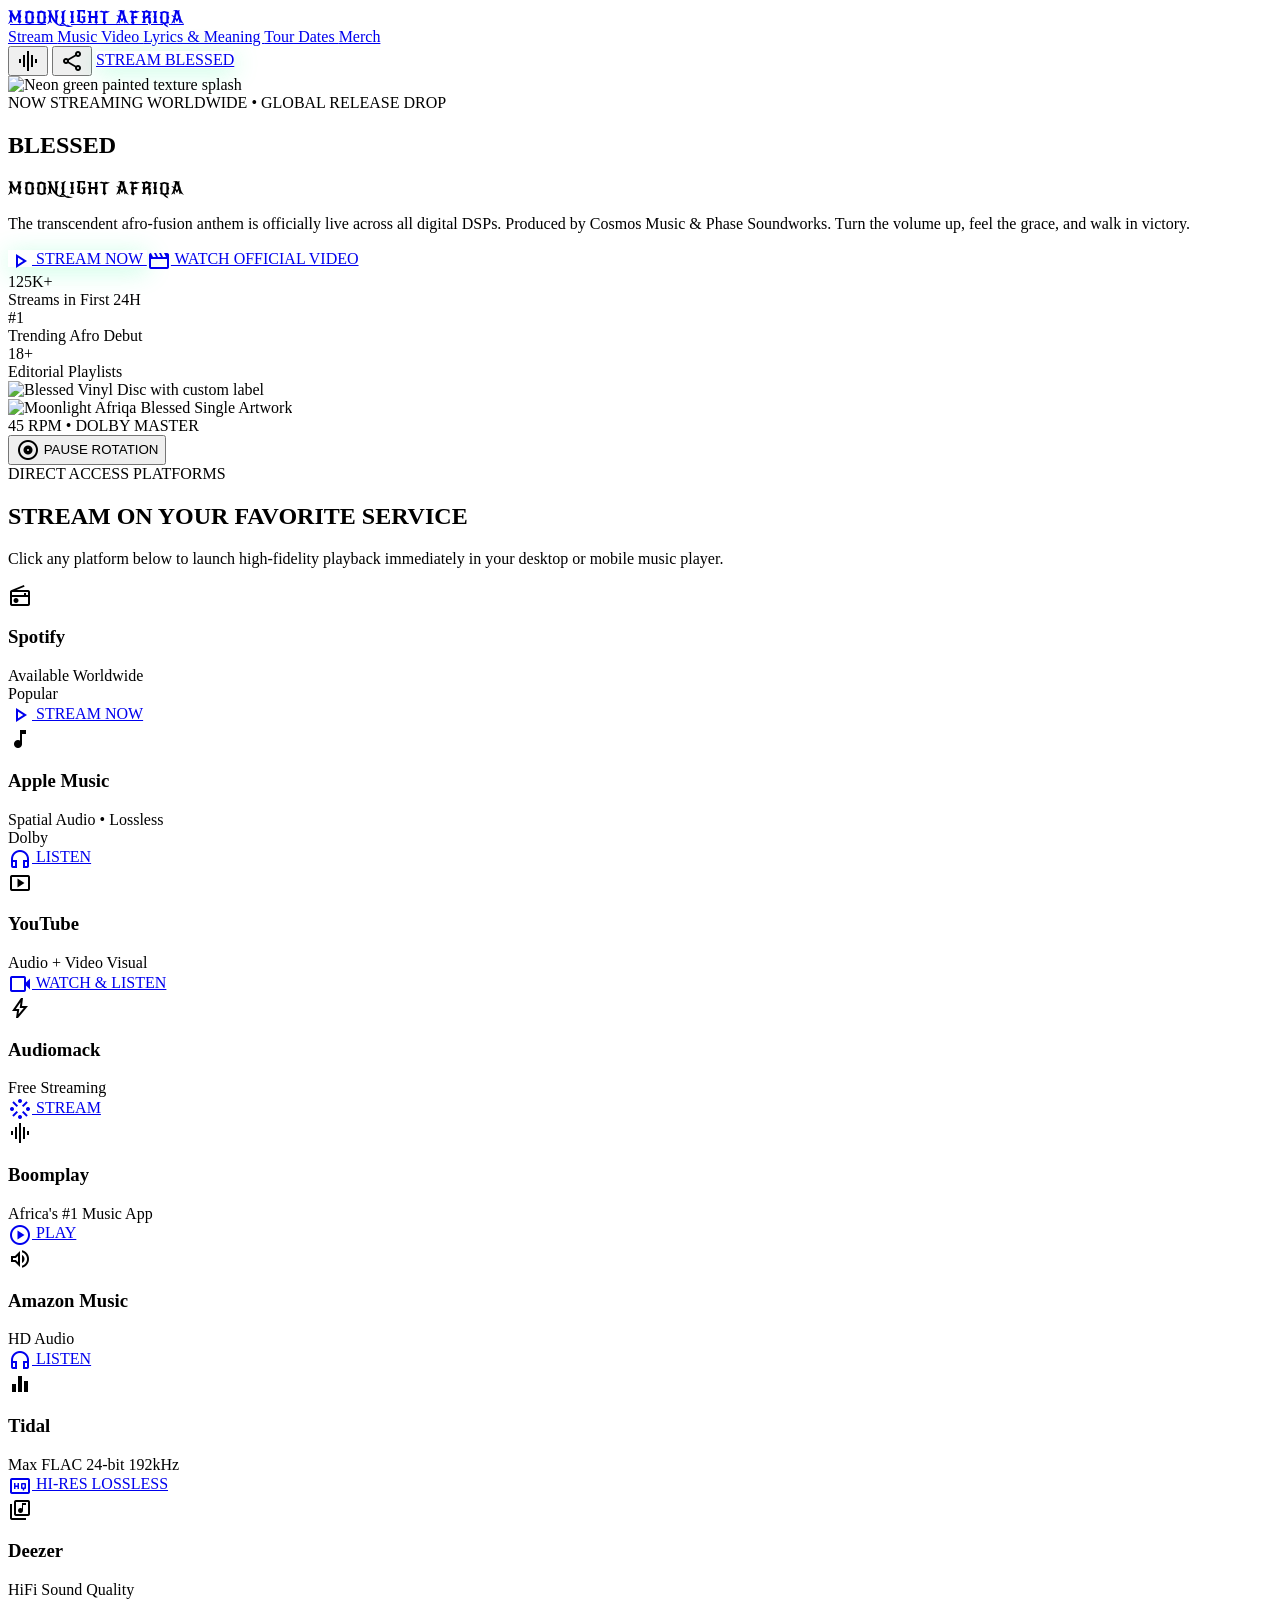
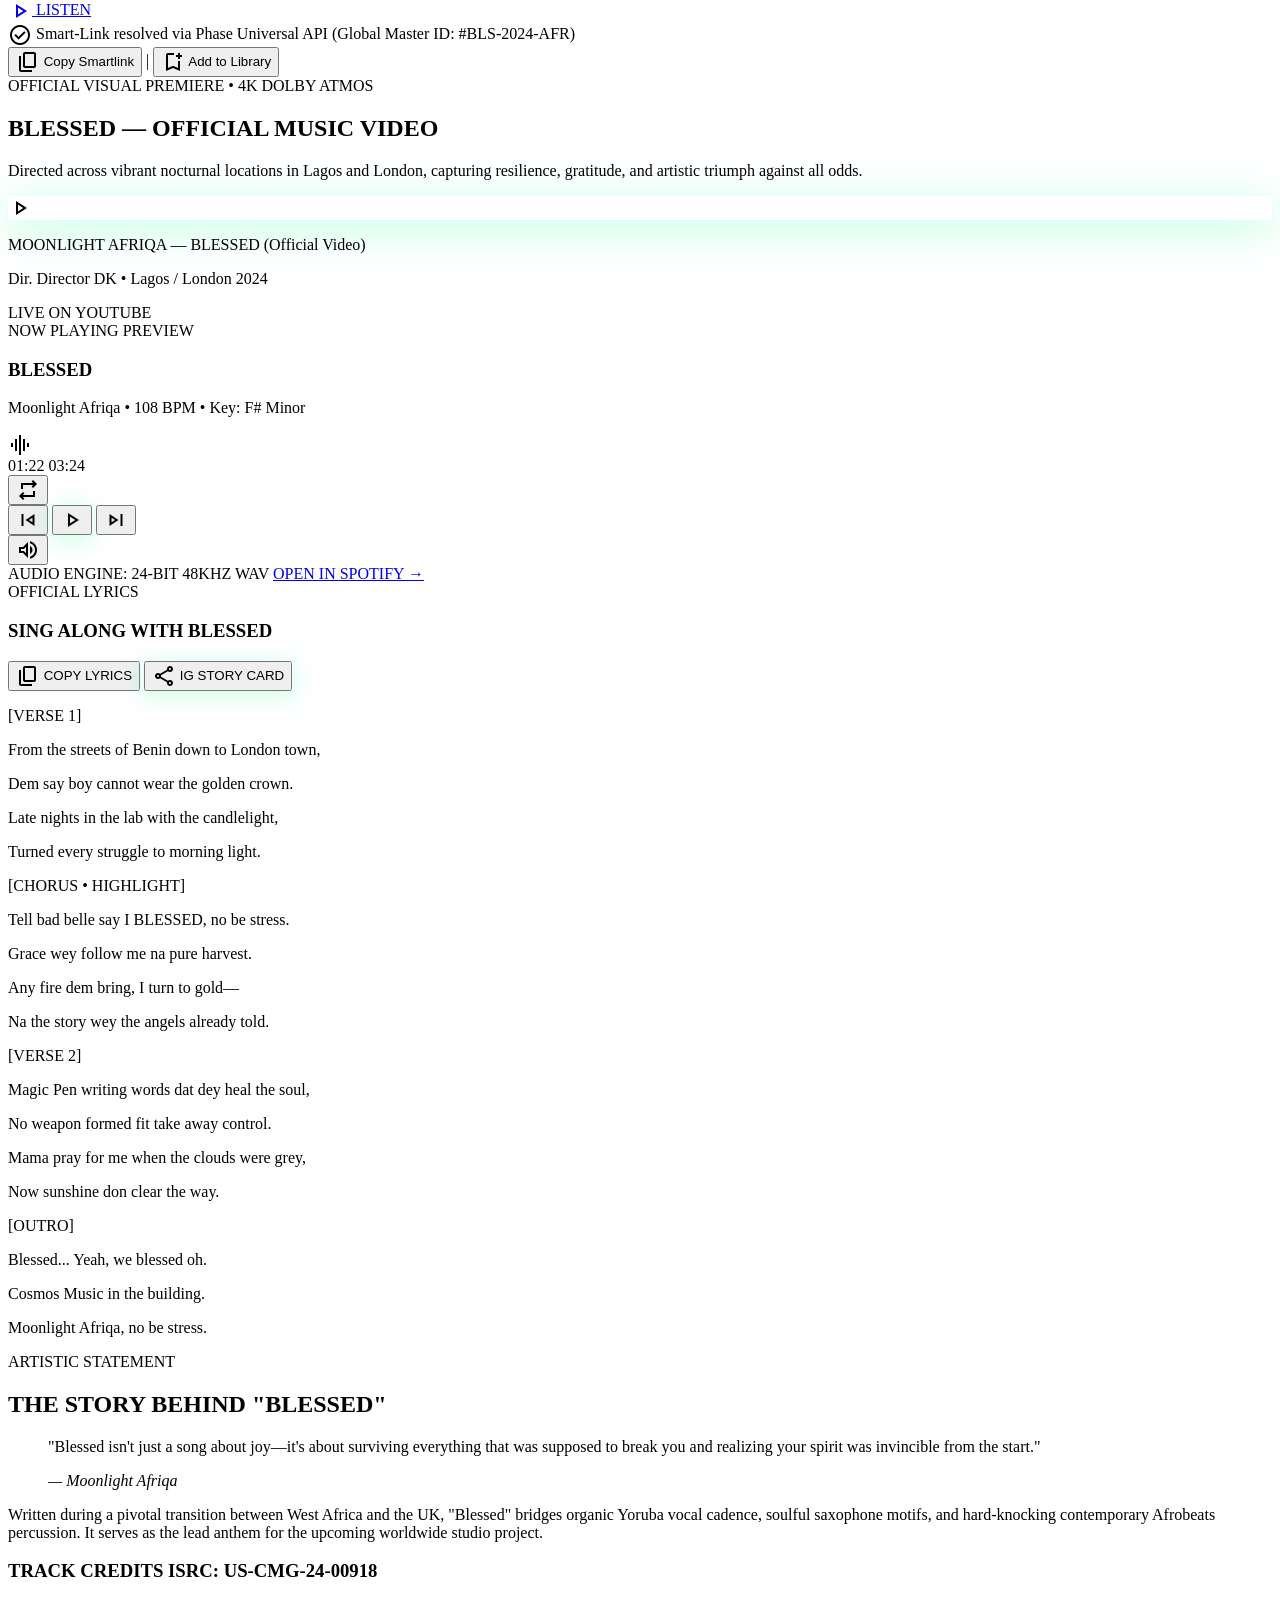
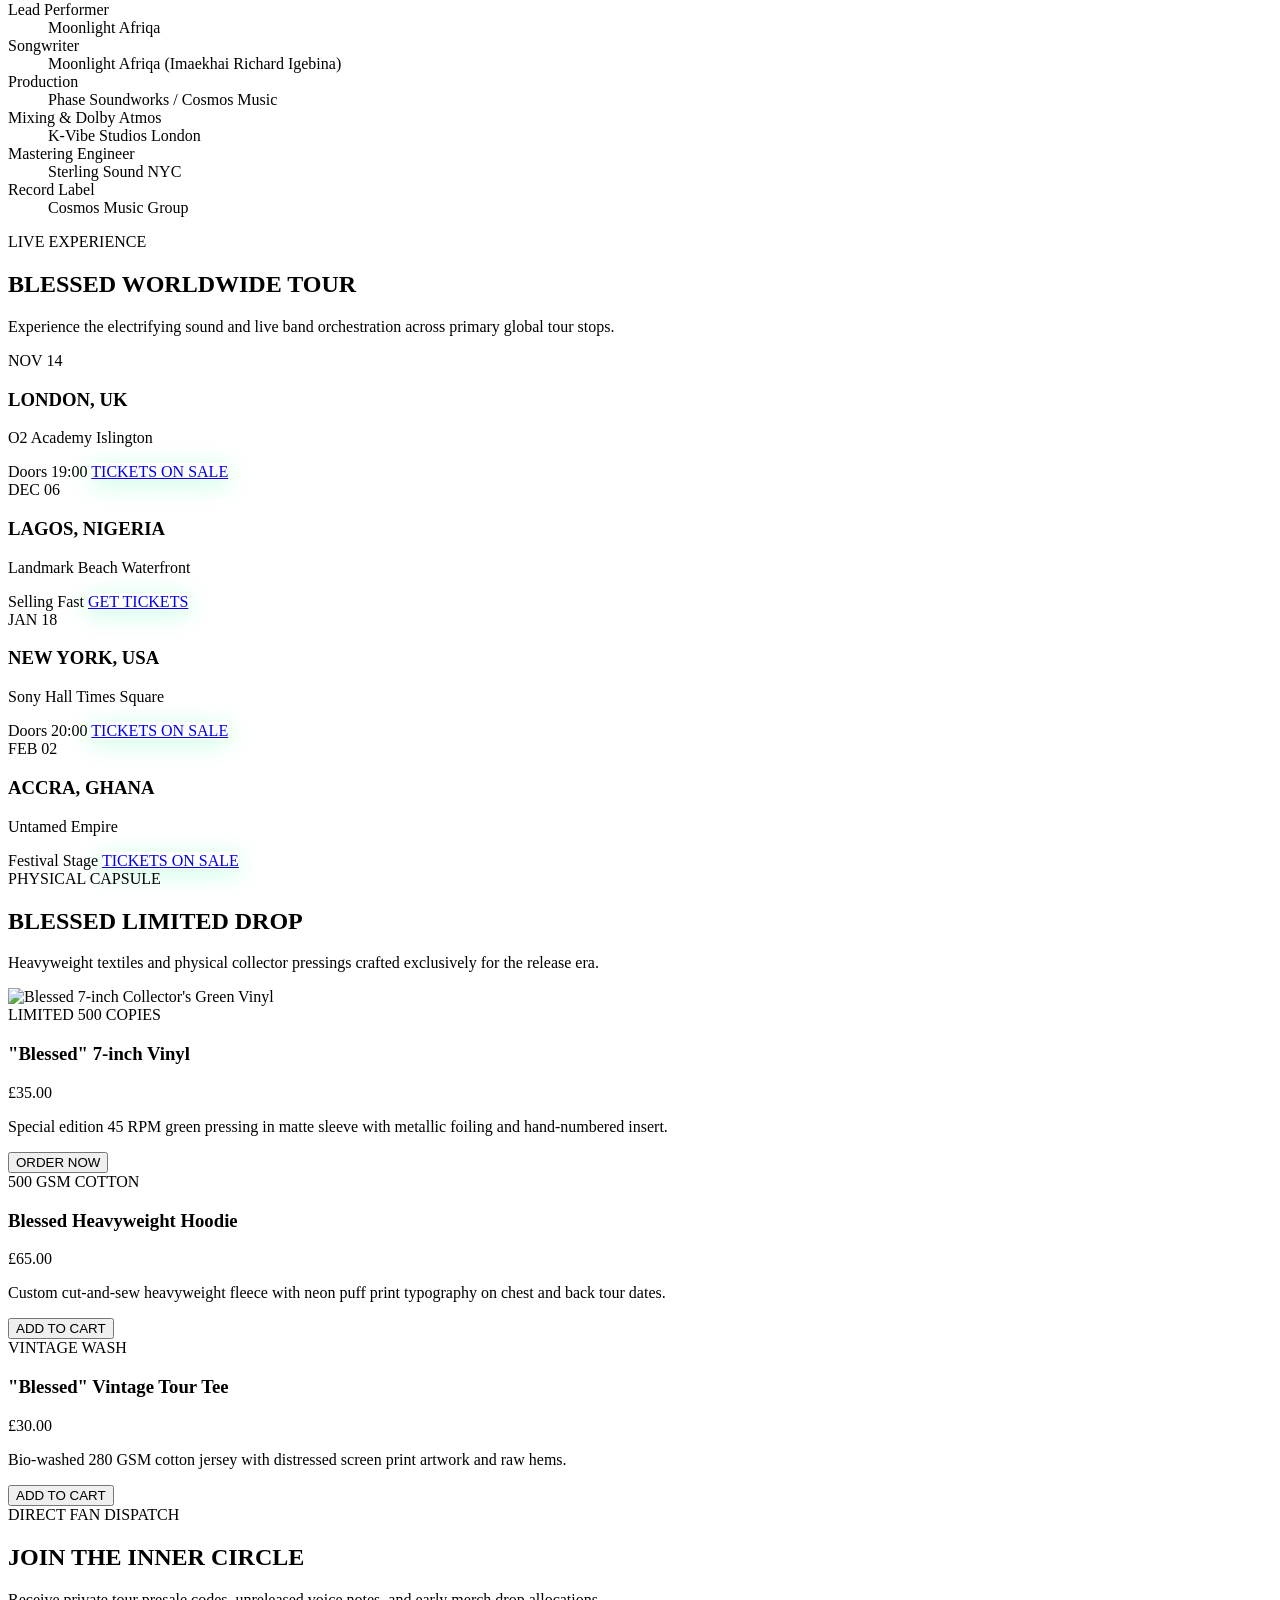
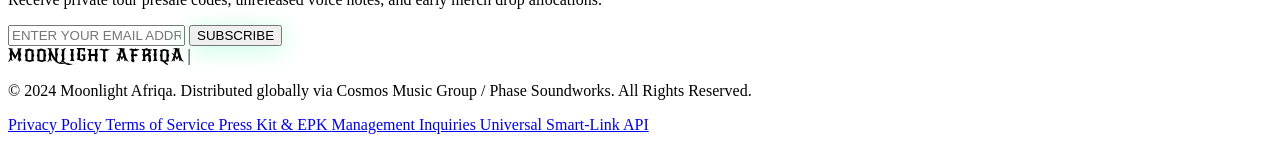
==== moonlight_afriqa_blessed_out_now_smart_landing_page/index.html @ b81d9c05 "Initial commit: Moonlight Afriqa website and Blessed landing pages" ====
<!DOCTYPE html><html class="dark scroll-smooth" lang="en"><head>
<meta charset="utf-8">
<meta content="width=device-width, initial-scale=1.0" name="viewport">
<title>MOONLIGHT AFRIQA — BLESSED (OUT NOW WORLDWIDE)</title>
<!-- Google Fonts & Material Symbols -->
<link href="https://fonts.googleapis.com" rel="preconnect">
<link crossorigin="" href="https://fonts.gstatic.com" rel="preconnect">
<link href="https://fonts.googleapis.com/css2?family=JetBrains+Mono:wght@400;500;700&amp;family=Poppins:wght@400;600;700;800;900&amp;family=Raleway:ital,wght@0,300;0,400;0,600;0,700;1,400;1,600&amp;family=Syne:wght@700;800&amp;display=swap" rel="stylesheet">
<link href="https://fonts.googleapis.com/css2?family=Material+Symbols+Outlined:wght,FILL@100..700,0..1&amp;display=swap" rel="stylesheet">
<link href="https://fonts.googleapis.com/css2?family=Material+Symbols+Outlined:wght,FILL@100..700,0..1&amp;display=swap" rel="stylesheet">
<!-- Tailwind CSS with forms & container queries -->
<script src="https://cdn.tailwindcss.com?plugins=forms,container-queries"></script>
<script id="tailwind-config">
    tailwind.config = {
      darkMode: "class",
      theme: {
        extend: {
          "colors": {
            "deezer": "#a238ff",
            "surface-dim": "#131313",
            "on-primary-fixed": "#002110",
            "phase-dark": "#121212",
            "surface-container-high": "#2a2a2a",
            "inverse-primary": "#006d3f",
            "on-tertiary-fixed-variant": "#474746",
            "on-tertiary-container": "#616060",
            "background": "#131313",
            "surface-variant": "#353534",
            "phase-gray": "#181818",
            "inverse-surface": "#e5e2e1",
            "on-surface-variant": "#bacbbc",
            "phase-accent-hover": "#22df89",
            "error-container": "#93000a",
            "tertiary": "#fcf8f8",
            "youtube": "#ff0000",
            "phase-light-gray": "#242424",
            "apple-music": "#fa243c",
            "primary-fixed": "#57ffa7",
            "surface-container": "#201f1f",
            "outline": "#849587",
            "error": "#ffb4ab",
            "on-secondary-fixed-variant": "#00522e",
            "on-tertiary": "#313030",
            "on-primary": "#00391e",
            "surface-container-low": "#1c1b1b",
            "phase-text-muted": "#888888",
            "secondary-fixed": "#57ffa6",
            "spotify": "#1db954",
            "secondary": "#45f39b",
            "on-error-container": "#ffdad6",
            "on-background": "#e5e2e1",
            "secondary-fixed-dim": "#28e28c",
            "on-secondary-fixed": "#00210f",
            "primary-fixed-dim": "#00e38a",
            "phase-black": "#0c0c0c",
            "audiomack": "#ffa200",
            "on-tertiary-fixed": "#1c1b1b",
            "amazon-music": "#00a8e1",
            "on-secondary": "#00391e",
            "surface-container-lowest": "#0e0e0e",
            "surface-container-highest": "#353534",
            "boomplay": "#00a3ff",
            "phase-accent": "#2bfb9c",
            "tidal": "#00ffff",
            "inverse-on-surface": "#313030",
            "surface-tint": "#00e38a",
            "primary-container": "#2bfb9c",
            "on-surface": "#e5e2e1",
            "tertiary-fixed": "#e5e2e1",
            "on-primary-fixed-variant": "#00522e",
            "surface-bright": "#3a3939",
            "on-error": "#690005",
            "on-secondary-container": "#005731",
            "tertiary-fixed-dim": "#c8c6c5",
            "primary": "#e8ffeb",
            "surface": "#131313",
            "tertiary-container": "#dfdcdb",
            "on-primary-container": "#006f41",
            "secondary-container": "#04d681",
            "outline-variant": "#3b4a3f"
          },
          "borderRadius": {
            "DEFAULT": "0.25rem",
            "lg": "0.5rem",
            "xl": "0.75rem",
            "full": "9999px"
          },
          "spacing": {
            "gutter": "1.5rem",
            "space-sm": "0.5rem",
            "space-2xl": "5rem",
            "margin-mobile": "1.5rem",
            "space-xs": "0.25rem",
            "space-xl": "3rem",
            "space-md": "1rem",
            "space-lg": "1.75rem",
            "space-section": "7rem",
            "margin": "3rem",
            "gutter-mobile": "1rem"
          },
          "fontFamily": {
            "headline-lg": ["Syne"],
            "headline-hero": ["Syne"],
            "label-btn": ["Poppins"],
            "headline-lg-mobile": ["Syne"],
            "code-mono": ["JetBrains Mono"],
            "body-lg": ["Raleway"],
            "headline-sm": ["Poppins"],
            "kicker": ["Poppins"],
            "counter-display": ["Poppins"],
            "headline-hero-mobile": ["Syne"],
            "headline-md": ["Poppins"],
            "body-md": ["Raleway"],
            "body-sm": ["Raleway"]
          },
          "fontSize": {
            "headline-lg": ["48px", { "lineHeight": "1.0", "letterSpacing": "-0.02em", "fontWeight": "800" }],
            "headline-hero": ["72px", { "lineHeight": "0.9", "letterSpacing": "-0.03em", "fontWeight": "800" }],
            "label-btn": ["11px", { "lineHeight": "1.0", "letterSpacing": "0.18em", "fontWeight": "800" }],
            "headline-lg-mobile": ["32px", { "lineHeight": "1.05", "letterSpacing": "-0.01em", "fontWeight": "800" }],
            "code-mono": ["12px", { "lineHeight": "1.4", "letterSpacing": "0.05em", "fontWeight": "500" }],
            "body-lg": ["18px", { "lineHeight": "1.6", "letterSpacing": "0.0em", "fontWeight": "400" }],
            "headline-sm": ["18px", { "lineHeight": "1.3", "letterSpacing": "0.02em", "fontWeight": "700" }],
            "kicker": ["11px", { "lineHeight": "1.2", "letterSpacing": "0.2em", "fontWeight": "800" }],
            "counter-display": ["36px", { "lineHeight": "1.0", "letterSpacing": "-0.02em", "fontWeight": "900" }],
            "headline-hero-mobile": ["40px", { "lineHeight": "0.95", "letterSpacing": "-0.02em", "fontWeight": "800" }],
            "headline-md": ["24px", { "lineHeight": "1.2", "letterSpacing": "0.0em", "fontWeight": "700" }],
            "body-md": ["15px", { "lineHeight": "1.6", "letterSpacing": "0.01em", "fontWeight": "400" }],
            "body-sm": ["13px", { "lineHeight": "1.5", "letterSpacing": "0.01em", "fontWeight": "400" }]
          }
        },
      },
    }
  </script>
<style>
    .material-symbols-outlined {
      font-variation-settings: 'FILL' 0, 'wght' 400, 'GRAD' 0, 'opsz' 24;
      display: inline-block;
      vertical-align: middle;
      line-height: 1;
    }
    
    @keyframes spin-vinyl {
      from { transform: rotate(0deg); }
      to { transform: rotate(360deg); }
    }
    
    .animate-vinyl-spin {
      animation: spin-vinyl 6s linear infinite;
    }
    
    .animate-vinyl-paused {
      animation-play-state: paused;
    }

    .mint-glow {
      box-shadow: 0 4px 25px rgba(43, 251, 156, 0.28);
    }
    
    .mint-glow-lg {
      box-shadow: 0 8px 40px rgba(43, 251, 156, 0.35);
    }

    .custom-scrollbar::-webkit-scrollbar {
      width: 4px;
    }
    .custom-scrollbar::-webkit-scrollbar-track {
      background: #121212;
    }
    .custom-scrollbar::-webkit-scrollbar-thumb {
      background: #2bfb9c;
    }
  </style>
<link href="https://fonts.googleapis.com/css2?family=Bebas+Neue&family=New+Rocker&display=swap" rel="stylesheet">

<style>
  .font-brand-edgy, .hero-artist-font {
    font-family: 'New Rocker', 'Bebas Neue', cursive, sans-serif !important;
    letter-spacing: 0.05em !important;
    text-transform: uppercase !important;
  }
</style>

</head>
<body class="bg-phase-black text-on-surface antialiased overflow-x-hidden selection:bg-phase-accent selection:text-phase-black font-body-md text-body-md">
<!-- ================= TOP APP BAR (ANCHOR COMPONENT) ================= -->
<header class="docked full-width top-0 sticky z-50 bg-phase-black/90 dark:bg-phase-black/90 backdrop-blur-md border-b border-outline-variant/30">
<div class="flex justify-between items-center w-full px-6 md:px-12 py-4 max-w-[1400px] mx-auto">
<!-- Brand Logo Anchor -->
<a class="flex items-center gap-2 group" href="index.html" title="Back to Moonlight Afriqa Homepage">
<span class="font-brand-edgy font-headline-md text-headline-md tracking-tighter text-on-surface dark:text-on-surface font-black uppercase">
          MOONLIGHT AFRIQA
        </span>
<span class="w-2.5 h-2.5 rounded-full bg-phase-accent animate-pulse shadow-[0_0_8px_#2bfb9c]"></span>
</a>
<!-- Desktop Navigation Links -->
<nav class="hidden md:flex items-center gap-8">
<a class="text-phase-accent dark:text-phase-accent border-b-2 border-phase-accent pb-1 font-bold font-kicker text-kicker uppercase tracking-widest transition-all" href="#stream-links">
          Stream
        </a>
<a class="text-on-surface-variant dark:text-on-surface-variant hover:text-on-surface transition-colors font-kicker text-kicker uppercase tracking-widest" href="#music-video">
          Music Video
        </a>
<a class="text-on-surface-variant dark:text-on-surface-variant hover:text-on-surface transition-colors font-kicker text-kicker uppercase tracking-widest" href="#lyrics-section">
          Lyrics &amp; Meaning
        </a>
<a class="text-on-surface-variant dark:text-on-surface-variant hover:text-on-surface transition-colors font-kicker text-kicker uppercase tracking-widest" href="#tour-dates">
          Tour Dates
        </a>
<a class="text-on-surface-variant dark:text-on-surface-variant hover:text-on-surface transition-colors font-kicker text-kicker uppercase tracking-widest" href="#merch-section">
          Merch
        </a>
</nav>
<!-- Action Cluster -->
<div class="flex items-center gap-4">
<button aria-label="Audio Preview" class="p-2 text-on-surface-variant hover:text-phase-accent transition-all duration-150 active:scale-95 flex items-center justify-center" id="header-audio-toggle" title="Audio Preview">
<span class="material-symbols-outlined" data-icon="graphic_eq">graphic_eq</span>
</button>
<button aria-label="Share" class="p-2 text-on-surface-variant hover:text-phase-accent transition-all duration-150 active:scale-95 flex items-center justify-center" onclick="navigator.clipboard?.writeText(window.location.href); alert('Link copied to clipboard!');" title="Share Single">
<span class="material-symbols-outlined" data-icon="share">share</span>
</button>
<a class="inline-flex items-center justify-center bg-phase-accent text-on-primary-fixed px-5 py-2.5 font-label-btn text-label-btn tracking-wider uppercase font-extrabold hover:bg-white transition-all duration-150 mint-glow active:scale-95" href="#stream-links">
          STREAM BLESSED
        </a>
</div>
</div>
</header>
<main>
<!-- ================= 1. EXPLOSIVE HERO SECTION ("OUT NOW EVERYWHERE") ================= -->
<section class="relative min-h-[90vh] flex items-center pt-8 pb-16 overflow-hidden border-b border-white/5">
<!-- Ambient Studio Glow & Backdrop -->
<div class="absolute inset-0 pointer-events-none bg-[radial-gradient(ellipse_at_top,_var(--tw-gradient-stops))] from-phase-accent/10 via-phase-black/60 to-phase-black z-0"></div>
<!-- Neon Brush Background Accent -->
<div class="absolute top-1/2 left-1/2 -translate-x-1/2 -translate-y-1/2 w-full max-w-[1200px] h-[340px] opacity-15 pointer-events-none z-0 mix-blend-screen scale-125">
<img alt="Neon green painted texture splash" class="w-full h-full object-cover" src="https://lh3.googleusercontent.com/aida-public/[base64]">
</div>
<div class="relative z-10 w-full max-w-[1400px] mx-auto px-6 md:px-12 grid grid-cols-1 lg:grid-cols-12 gap-12 lg:gap-8 items-center">
<!-- Left: Monumental Hero Copy (7 cols) -->
<div class="lg:col-span-7 flex flex-col justify-center">
<!-- Live Status Badge -->
<div class="inline-flex items-center gap-3 bg-phase-dark border border-outline-variant/40 px-3.5 py-1.5 w-fit mb-6 shadow-xl">
<span class="w-2.5 h-2.5 rounded-full bg-phase-accent animate-ping"></span>
<span class="font-kicker text-kicker uppercase tracking-widest text-phase-accent font-extrabold">NOW STREAMING WORLDWIDE</span>
<span class="text-phase-text-muted text-xs">•</span>
<span class="font-code-mono text-code-mono text-on-surface-variant uppercase">GLOBAL RELEASE DROP</span>
</div>
<!-- Monumental Headline -->
<h1 class="font-headline-hero text-headline-hero md:text-[88px] text-white font-extrabold tracking-tight uppercase leading-[0.88] mb-3">
            BLESSED
          </h1>
<!-- Sub-headline & Tagline -->
<div class="flex items-center gap-3 mb-6">
<span class="font-brand-edgy font-headline-md text-headline-md text-phase-accent uppercase font-bold tracking-tight">MOONLIGHT AFRIQA</span>

</div>
<p class="font-body-lg text-body-lg text-on-surface-variant max-w-xl mb-8 leading-relaxed">
            The transcendent afro-fusion anthem is officially live across all digital DSPs. Produced by Cosmos Music &amp; Phase Soundworks. Turn the volume up, feel the grace, and walk in victory.
          </p>
<!-- Primary Hero Actions -->
<div class="flex flex-wrap items-center gap-4 mb-12">
<a class="inline-flex items-center justify-center gap-2 bg-phase-accent text-phase-black hover:bg-white px-8 py-4 font-label-btn text-label-btn uppercase font-extrabold tracking-widest transition-all duration-150 mint-glow hover:shadow-[0_8px_30px_rgba(255,255,255,0.35)] active:scale-95" href="#stream-links">
<span class="material-symbols-outlined text-lg" data-icon="play_arrow" data-weight="fill">play_arrow</span>
              STREAM NOW
            </a>
<a class="inline-flex items-center justify-center gap-2 bg-transparent border border-white/30 text-white hover:border-phase-accent hover:text-phase-accent hover:bg-phase-accent/5 px-7 py-4 font-label-btn text-label-btn uppercase font-extrabold tracking-widest transition-all duration-150 active:scale-95" href="#music-video">
<span class="material-symbols-outlined text-lg" data-icon="movie">movie</span>
              WATCH OFFICIAL VIDEO
            </a>
</div>
<!-- Live Global Milestones Ticker -->
<div class="grid grid-cols-3 gap-4 pt-6 border-t border-white/10 max-w-lg">
<div>
<div class="font-headline-md text-headline-md text-white font-extrabold tracking-tight">125K+</div>
<div class="font-kicker text-kicker uppercase text-phase-text-muted mt-1">Streams in First 24H</div>
</div>
<div>
<div class="font-headline-md text-headline-md text-phase-accent font-extrabold tracking-tight">#1</div>
<div class="font-kicker text-kicker uppercase text-phase-text-muted mt-1">Trending Afro Debut</div>
</div>
<div>
<div class="font-headline-md text-headline-md text-white font-extrabold tracking-tight">18+</div>
<div class="font-kicker text-kicker uppercase text-phase-text-muted mt-1">Editorial Playlists</div>
</div>
</div>
</div>
<!-- Right: Analog Vinyl Presentation & Sleeve Display (5 cols) -->
<div class="lg:col-span-5 flex justify-center items-center relative select-none">
<div class="relative w-[300px] sm:w-[360px] md:w-[420px] aspect-square flex items-center justify-center">
<!-- Vinyl Record (Layered Behind Sleeve with CSS spin) -->
<div class="absolute w-[290px] sm:w-[350px] md:w-[390px] aspect-square rounded-full transition-all duration-700 ease-out translate-x-14 md:translate-x-24 shadow-2xl animate-vinyl-spin z-10" id="hero-vinyl">
<img alt="Blessed Vinyl Disc with custom label" class="w-full h-full object-contain filter drop-shadow-[0_15px_35px_rgba(0,0,0,0.9)]" src="https://lh3.googleusercontent.com/aida-public/[base64]">
</div>
<!-- Single Album Cover Sleeve (Front Layer) -->
<div class="relative z-20 w-[270px] sm:w-[330px] md:w-[370px] aspect-square bg-phase-gray border border-white/15 shadow-[0_25px_60px_rgba(0,0,0,0.95)] overflow-hidden group">
<img alt="Moonlight Afriqa Blessed Single Artwork" class="w-full h-full object-cover transition-transform duration-500 group-hover:scale-105" src="https://lh3.googleusercontent.com/aida-public/[base64]">
<!-- Analog Sleeve Badge -->
<div class="absolute bottom-3 left-3 bg-phase-black/85 backdrop-blur-md px-3 py-1 border border-white/10 flex items-center gap-2">
<span class="w-2 h-2 rounded-full bg-phase-accent"></span>
<span class="font-code-mono text-[11px] text-white uppercase tracking-wider font-bold">45 RPM • DOLBY MASTER</span>
</div>
</div>
<!-- Interactive Vinyl Toggle Cue -->
<button class="absolute -bottom-6 right-6 md:right-10 z-30 bg-phase-accent text-phase-black px-4 py-2 font-kicker text-kicker uppercase tracking-widest font-extrabold shadow-lg hover:bg-white transition-all flex items-center gap-2" id="vinyl-spin-btn">
<span class="material-symbols-outlined text-sm" data-icon="album" data-weight="fill">album</span>
<span class="">PAUSE ROTATION</span>
</button>
</div>
</div>
</div>
</section>
<!-- ================= 2. STREAM ON YOUR FAVORITE PLATFORM (SMART-LINK MATRIX) ================= -->
<section class="py-24 bg-phase-dark border-b border-white/5 relative" id="stream-links">
<div class="max-w-[1400px] mx-auto px-6 md:px-12">
<div class="flex flex-col md:flex-row md:items-end justify-between mb-12 gap-4">
<div>
<div class="font-kicker text-kicker uppercase tracking-widest text-phase-accent font-extrabold mb-2">DIRECT ACCESS PLATFORMS</div>
<h2 class="font-headline-lg text-headline-lg text-white font-extrabold uppercase tracking-tight">STREAM ON YOUR FAVORITE SERVICE</h2>
</div>
<p class="font-body-md text-body-md text-phase-text-muted max-w-md">
            Click any platform below to launch high-fidelity playback immediately in your desktop or mobile music player.
          </p>
</div>
<!-- 8 Streaming Platform Cards (Grid) -->
<div class="grid grid-cols-1 sm:grid-cols-2 lg:grid-cols-4 gap-4">
<!-- Spotify -->
<div class="group bg-phase-gray border border-white/10 p-5 flex flex-col justify-between hover:border-spotify/60 hover:bg-white/[0.02] transition-all duration-150">
<div class="flex items-center justify-between mb-8">
<div class="flex items-center gap-3">
<div class="w-10 h-10 rounded-full bg-spotify/15 flex items-center justify-center text-spotify font-bold text-xl">
<span class="material-symbols-outlined" data-icon="radio">radio</span>
</div>
<div>
<h3 class="font-headline-sm text-headline-sm text-white font-bold leading-tight">Spotify</h3>
<span class="font-code-mono text-code-mono text-phase-text-muted">Available Worldwide</span>
</div>
</div>
<span class="bg-spotify/20 text-spotify font-code-mono text-[10px] px-2 py-0.5 font-bold uppercase">Popular</span>
</div>
<a class="w-full text-center bg-spotify text-black font-label-btn text-label-btn uppercase py-3 font-extrabold tracking-widest group-hover:brightness-110 transition-all flex items-center justify-center gap-2" href="https://open.spotify.com" rel="noopener" target="_blank">
<span class="material-symbols-outlined text-base" data-icon="play_arrow" data-weight="fill">play_arrow</span>
              STREAM NOW
            </a>
</div>
<!-- Apple Music -->
<div class="group bg-phase-gray border border-white/10 p-5 flex flex-col justify-between hover:border-apple-music/60 hover:bg-white/[0.02] transition-all duration-150">
<div class="flex items-center justify-between mb-8">
<div class="flex items-center gap-3">
<div class="w-10 h-10 rounded-full bg-apple-music/15 flex items-center justify-center text-apple-music font-bold text-xl">
<span class="material-symbols-outlined" data-icon="music_note">music_note</span>
</div>
<div>
<h3 class="font-headline-sm text-headline-sm text-white font-bold leading-tight">Apple Music</h3>
<span class="font-code-mono text-code-mono text-phase-text-muted">Spatial Audio • Lossless</span>
</div>
</div>
<span class="bg-apple-music/20 text-apple-music font-code-mono text-[10px] px-2 py-0.5 font-bold uppercase">Dolby</span>
</div>
<a class="w-full text-center bg-apple-music text-white font-label-btn text-label-btn uppercase py-3 font-extrabold tracking-widest group-hover:brightness-110 transition-all flex items-center justify-center gap-2" href="https://music.apple.com" rel="noopener" target="_blank">
<span class="material-symbols-outlined text-base" data-icon="headphones">headphones</span>
              LISTEN
            </a>
</div>
<!-- YouTube Music -->
<div class="group bg-phase-gray border border-white/10 p-5 flex flex-col justify-between hover:border-youtube/60 hover:bg-white/[0.02] transition-all duration-150">
<div class="flex items-center justify-between mb-8">
<div class="flex items-center gap-3">
<div class="w-10 h-10 rounded-full bg-youtube/15 flex items-center justify-center text-youtube font-bold text-xl">
<span class="material-symbols-outlined" data-icon="smart_display">smart_display</span>
</div>
<div>
<h3 class="font-headline-sm text-headline-sm text-white font-bold leading-tight">YouTube</h3>
<span class="font-code-mono text-code-mono text-phase-text-muted">Audio + Video Visual</span>
</div>
</div>
</div>
<a class="w-full text-center bg-youtube text-white font-label-btn text-label-btn uppercase py-3 font-extrabold tracking-widest group-hover:brightness-110 transition-all flex items-center justify-center gap-2" href="https://youtube.com" rel="noopener" target="_blank">
<span class="material-symbols-outlined text-base" data-icon="videocam">videocam</span>
              WATCH &amp; LISTEN
            </a>
</div>
<!-- Audiomack -->
<div class="group bg-phase-gray border border-white/10 p-5 flex flex-col justify-between hover:border-audiomack/60 hover:bg-white/[0.02] transition-all duration-150">
<div class="flex items-center justify-between mb-8">
<div class="flex items-center gap-3">
<div class="w-10 h-10 rounded-full bg-audiomack/15 flex items-center justify-center text-audiomack font-bold text-xl">
<span class="material-symbols-outlined" data-icon="bolt">bolt</span>
</div>
<div>
<h3 class="font-headline-sm text-headline-sm text-white font-bold leading-tight">Audiomack</h3>
<span class="font-code-mono text-code-mono text-phase-text-muted">Free Streaming</span>
</div>
</div>
</div>
<a class="w-full text-center bg-audiomack text-black font-label-btn text-label-btn uppercase py-3 font-extrabold tracking-widest group-hover:brightness-110 transition-all flex items-center justify-center gap-2" href="https://audiomack.com" rel="noopener" target="_blank">
<span class="material-symbols-outlined text-base" data-icon="stream">stream</span>
              STREAM
            </a>
</div>
<!-- Boomplay -->
<div class="group bg-phase-gray border border-white/10 p-5 flex flex-col justify-between hover:border-boomplay/60 hover:bg-white/[0.02] transition-all duration-150">
<div class="flex items-center justify-between mb-8">
<div class="flex items-center gap-3">
<div class="w-10 h-10 rounded-full bg-boomplay/15 flex items-center justify-center text-boomplay font-bold text-xl">
<span class="material-symbols-outlined" data-icon="graphic_eq">graphic_eq</span>
</div>
<div>
<h3 class="font-headline-sm text-headline-sm text-white font-bold leading-tight">Boomplay</h3>
<span class="font-code-mono text-code-mono text-phase-text-muted">Africa's #1 Music App</span>
</div>
</div>
</div>
<a class="w-full text-center bg-boomplay text-white font-label-btn text-label-btn uppercase py-3 font-extrabold tracking-widest group-hover:brightness-110 transition-all flex items-center justify-center gap-2" href="https://boomplay.com" rel="noopener" target="_blank">
<span class="material-symbols-outlined text-base" data-icon="play_circle">play_circle</span>
              PLAY
            </a>
</div>
<!-- Amazon Music -->
<div class="group bg-phase-gray border border-white/10 p-5 flex flex-col justify-between hover:border-amazon-music/60 hover:bg-white/[0.02] transition-all duration-150">
<div class="flex items-center justify-between mb-8">
<div class="flex items-center gap-3">
<div class="w-10 h-10 rounded-full bg-amazon-music/15 flex items-center justify-center text-amazon-music font-bold text-xl">
<span class="material-symbols-outlined" data-icon="volume_up">volume_up</span>
</div>
<div>
<h3 class="font-headline-sm text-headline-sm text-white font-bold leading-tight">Amazon Music</h3>
<span class="font-code-mono text-code-mono text-phase-text-muted">HD Audio</span>
</div>
</div>
</div>
<a class="w-full text-center bg-amazon-music text-white font-label-btn text-label-btn uppercase py-3 font-extrabold tracking-widest group-hover:brightness-110 transition-all flex items-center justify-center gap-2" href="https://music.amazon.com" rel="noopener" target="_blank">
<span class="material-symbols-outlined text-base" data-icon="headphones">headphones</span>
              LISTEN
            </a>
</div>
<!-- Tidal -->
<div class="group bg-phase-gray border border-white/10 p-5 flex flex-col justify-between hover:border-tidal/60 hover:bg-white/[0.02] transition-all duration-150">
<div class="flex items-center justify-between mb-8">
<div class="flex items-center gap-3">
<div class="w-10 h-10 rounded-full bg-tidal/15 flex items-center justify-center text-tidal font-bold text-xl">
<span class="material-symbols-outlined" data-icon="equalizer">equalizer</span>
</div>
<div>
<h3 class="font-headline-sm text-headline-sm text-white font-bold leading-tight">Tidal</h3>
<span class="font-code-mono text-code-mono text-phase-text-muted">Max FLAC 24-bit 192kHz</span>
</div>
</div>
</div>
<a class="w-full text-center bg-tidal text-black font-label-btn text-label-btn uppercase py-3 font-extrabold tracking-widest group-hover:brightness-110 transition-all flex items-center justify-center gap-2" href="https://tidal.com" rel="noopener" target="_blank">
<span class="material-symbols-outlined text-base" data-icon="high_quality">high_quality</span>
              HI-RES LOSSLESS
            </a>
</div>
<!-- Deezer -->
<div class="group bg-phase-gray border border-white/10 p-5 flex flex-col justify-between hover:border-deezer/60 hover:bg-white/[0.02] transition-all duration-150">
<div class="flex items-center justify-between mb-8">
<div class="flex items-center gap-3">
<div class="w-10 h-10 rounded-full bg-deezer/15 flex items-center justify-center text-deezer font-bold text-xl">
<span class="material-symbols-outlined" data-icon="library_music">library_music</span>
</div>
<div>
<h3 class="font-headline-sm text-headline-sm text-white font-bold leading-tight">Deezer</h3>
<span class="font-code-mono text-code-mono text-phase-text-muted">HiFi Sound Quality</span>
</div>
</div>
</div>
<a class="w-full text-center bg-deezer text-white font-label-btn text-label-btn uppercase py-3 font-extrabold tracking-widest group-hover:brightness-110 transition-all flex items-center justify-center gap-2" href="https://deezer.com" rel="noopener" target="_blank">
<span class="material-symbols-outlined text-base" data-icon="play_arrow" data-weight="fill">play_arrow</span>
              LISTEN
            </a>
</div>
</div>
<!-- Quick Universal Utility Bar -->
<div class="mt-8 p-4 bg-phase-light-gray/40 border border-white/5 flex flex-wrap items-center justify-between gap-4">
<div class="flex items-center gap-3">
<span class="material-symbols-outlined text-phase-accent" data-icon="check_circle">check_circle</span>
<span class="font-body-sm text-body-sm text-white">Smart-Link resolved via Phase Universal API (Global Master ID: #BLS-2024-AFR)</span>
</div>
<div class="flex items-center gap-4">
<button class="text-on-surface-variant hover:text-white font-code-mono text-code-mono uppercase flex items-center gap-1.5 transition-colors" onclick="navigator.clipboard?.writeText(window.location.href); alert('Track link copied to clipboard!');">
<span class="material-symbols-outlined text-sm" data-icon="content_copy">content_copy</span> Copy Smartlink
            </button>
<span class="text-white/20">|</span>
<button class="text-phase-accent hover:text-white font-code-mono text-code-mono uppercase flex items-center gap-1.5 transition-colors" onclick="alert('Track added to your default web library preferences.');">
<span class="material-symbols-outlined text-sm" data-icon="bookmark_add">bookmark_add</span> Add to Library
            </button>
</div>
</div>
</div>
</section>
<!-- ================= 3. OFFICIAL MUSIC VIDEO PREMIERE ================= -->
<section class="py-24 border-b border-white/5 relative" id="music-video">
<div class="max-w-[1400px] mx-auto px-6 md:px-12">
<div class="text-center max-w-3xl mx-auto mb-12">
<div class="inline-flex items-center gap-2 bg-phase-dark border border-white/10 px-3 py-1 font-kicker text-kicker uppercase tracking-widest text-phase-accent font-extrabold mb-3">
<span class="w-2 h-2 rounded-full bg-youtube"></span>
            OFFICIAL VISUAL PREMIERE • 4K DOLBY ATMOS
          </div>
<h2 class="font-headline-lg text-headline-lg text-white font-extrabold uppercase tracking-tight mb-4">
            BLESSED — OFFICIAL MUSIC VIDEO
          </h2>
<p class="font-body-md text-body-md text-phase-text-muted">
            Directed across vibrant nocturnal locations in Lagos and London, capturing resilience, gratitude, and artistic triumph against all odds.
          </p>
</div>
<!-- Cinema Player Container -->
<div class="relative w-full max-w-5xl mx-auto aspect-video bg-phase-dark border border-white/15 overflow-hidden group shadow-[0_20px_60px_rgba(0,0,0,0.9)]">
<!-- Video Cover Poster with Play Trigger -->
<div class="w-full h-full bg-cover bg-center flex items-center justify-center relative cursor-pointer" data-alt="A cinematic widescreen still of Moonlight Afriqa performing under deep dramatic nocturnal stage lights in Lagos with mint neon green accent highlights. Atmospheric smoke, high fashion tailoring, and expressive raw performance energy with cinematic lens flares." onclick="this.innerHTML = '&lt;iframe class=\'w-full h-full\' src=\'https://www.youtube-nocookie.com/embed/dQw4w9WgXcQ?autoplay=1\' title=\'Moonlight Afriqa - Blessed\' frameborder=\'0\' allow=\'accelerometer; autoplay; clipboard-write; encrypted-media; gyroscope; picture-in-picture\' allowfullscreen&gt;&lt;/iframe&gt;'" style="background-image: url(&quot;https://lh3.googleusercontent.com/aida-public/[base64]&quot;);">
<div class="absolute inset-0 bg-phase-black/40 group-hover:bg-phase-black/20 transition-all"></div>
<!-- Central Huge Play Button -->
<div class="relative z-10 w-24 h-24 rounded-full bg-phase-accent text-phase-black flex items-center justify-center mint-glow-lg group-hover:scale-110 transition-all duration-300">
<span class="material-symbols-outlined text-5xl translate-x-1" data-icon="play_arrow" data-weight="fill">play_arrow</span>
</div>
<!-- Bottom Left Metadata Overlay -->
<div class="absolute bottom-6 left-6 z-10 bg-phase-black/80 backdrop-blur-md border border-white/10 px-4 py-2 hidden sm:block">
<p class="font-headline-sm text-headline-sm text-white font-bold leading-tight">MOONLIGHT AFRIQA — BLESSED (Official Video)</p>
<p class="font-code-mono text-code-mono text-phase-accent">Dir. Director DK • Lagos / London 2024</p>
</div>
<div class="absolute top-6 right-6 z-10 bg-red-600/90 text-white font-code-mono text-xs px-3 py-1 font-bold tracking-widest uppercase flex items-center gap-1.5">
<span class="w-2 h-2 rounded-full bg-white animate-ping"></span> LIVE ON YOUTUBE
            </div>
</div>
</div>
</div>
</section>
<!-- ================= 4. INTERACTIVE TRACK PLAYER & KARAOKE LYRICS ================= -->
<section class="py-24 bg-phase-dark border-b border-white/5 relative" id="lyrics-section">
<div class="max-w-[1400px] mx-auto px-6 md:px-12">
<div class="grid grid-cols-1 lg:grid-cols-12 gap-12 items-start">
<!-- Left: Audio Player Module & Vinyl Teaser Controller (5 cols) -->
<div class="lg:col-span-5 bg-phase-gray border border-white/10 p-6 md:p-8">
<div class="flex items-center justify-between pb-6 mb-6 border-b border-white/10">
<div>
<span class="font-kicker text-kicker uppercase tracking-widest text-phase-accent font-extrabold">NOW PLAYING PREVIEW</span>
<h3 class="font-headline-md text-headline-md text-white font-bold">BLESSED</h3>
<p class="font-body-sm text-body-sm text-phase-text-muted">Moonlight Afriqa • 108 BPM • Key: F# Minor</p>
</div>
<span class="material-symbols-outlined text-3xl text-phase-accent" data-icon="graphic_eq">graphic_eq</span>
</div>
<!-- Waveform Visualizer Simulation -->
<div class="h-20 bg-phase-black border border-white/5 p-3 flex items-end gap-1.5 mb-6 overflow-hidden">
<div class="w-1 bg-phase-accent h-4/6 animate-pulse"></div>
<div class="w-1 bg-phase-accent h-5/6 animate-pulse" style="animation-delay: 100ms"></div>
<div class="w-1 bg-phase-accent h-3/6 animate-pulse" style="animation-delay: 200ms"></div>
<div class="w-1 bg-white h-6/6 animate-pulse" style="animation-delay: 300ms"></div>
<div class="w-1 bg-phase-accent h-2/6 animate-pulse" style="animation-delay: 150ms"></div>
<div class="w-1 bg-phase-accent h-5/6 animate-pulse" style="animation-delay: 250ms"></div>
<div class="w-1 bg-white h-4/6 animate-pulse" style="animation-delay: 350ms"></div>
<div class="w-1 bg-phase-accent h-6/6 animate-pulse" style="animation-delay: 100ms"></div>
<div class="w-1 bg-phase-accent h-3/6 animate-pulse" style="animation-delay: 400ms"></div>
<div class="w-1 bg-white h-5/6 animate-pulse" style="animation-delay: 200ms"></div>
<div class="w-1 bg-phase-accent h-4/6 animate-pulse" style="animation-delay: 300ms"></div>
<div class="w-1 bg-phase-accent h-6/6 animate-pulse" style="animation-delay: 150ms"></div>
<div class="w-1 bg-phase-accent h-2/6 animate-pulse" style="animation-delay: 250ms"></div>
<div class="w-1 bg-white h-5/6 animate-pulse" style="animation-delay: 350ms"></div>
<div class="w-1 bg-phase-accent h-6/6 animate-pulse" style="animation-delay: 100ms"></div>
<div class="w-1 bg-phase-accent h-3/6 animate-pulse" style="animation-delay: 200ms"></div>
<div class="w-1 bg-white h-4/6 animate-pulse" style="animation-delay: 300ms"></div>
<div class="w-1 bg-phase-accent h-5/6 animate-pulse" style="animation-delay: 150ms"></div>
<div class="w-1 bg-phase-accent h-2/6 animate-pulse" style="animation-delay: 250ms"></div>
<div class="w-1 bg-white h-6/6 animate-pulse" style="animation-delay: 350ms"></div>
<div class="w-1 bg-phase-accent h-3/6 animate-pulse" style="animation-delay: 100ms"></div>
<div class="w-1 bg-phase-accent h-5/6 animate-pulse" style="animation-delay: 400ms"></div>
<div class="w-1 bg-phase-accent h-4/6 animate-pulse" style="animation-delay: 200ms"></div>
<div class="w-1 bg-white h-2/6 animate-pulse" style="animation-delay: 300ms"></div>
<div class="w-1 bg-phase-accent h-6/6 animate-pulse" style="animation-delay: 150ms"></div>
<div class="w-1 bg-phase-accent h-4/6 animate-pulse" style="animation-delay: 250ms"></div>
</div>
<!-- Scrubber -->
<div class="mb-4">
<div class="relative w-full h-1.5 bg-phase-light-gray cursor-pointer group" id="audio-scrubber">
<div class="absolute left-0 top-0 bottom-0 bg-phase-accent w-2/5 group-hover:bg-white transition-all"></div>
<div class="absolute left-2/5 -top-1.5 w-4 h-4 rounded-full bg-phase-accent shadow-[0_0_10px_#2bfb9c] -translate-x-1/2"></div>
</div>
<div class="flex justify-between font-code-mono text-code-mono text-phase-text-muted mt-2">
<span class="">01:22</span>
<span class="">03:24</span>
</div>
</div>
<!-- Player Controls -->
<div class="flex items-center justify-between pt-2">
<button aria-label="Repeat" class="text-on-surface-variant hover:text-white transition-colors" title="Repeat">
<span class="material-symbols-outlined" data-icon="repeat">repeat</span>
</button>
<div class="flex items-center gap-6">
<button aria-label="Previous" class="text-on-surface-variant hover:text-white transition-colors" title="Previous">
<span class="material-symbols-outlined text-2xl" data-icon="skip_previous">skip_previous</span>
</button>
<button aria-label="Play" class="w-14 h-14 rounded-full bg-phase-accent text-phase-black flex items-center justify-center hover:bg-white transition-all mint-glow" id="main-play-btn">
<span class="material-symbols-outlined text-3xl translate-x-0.5" data-icon="play_arrow" data-weight="fill">play_arrow</span>
</button>
<button aria-label="Next" class="text-on-surface-variant hover:text-white transition-colors" title="Next">
<span class="material-symbols-outlined text-2xl" data-icon="skip_next">skip_next</span>
</button>
</div>
<button aria-label="Volume" class="text-on-surface-variant hover:text-white transition-colors" title="Volume">
<span class="material-symbols-outlined" data-icon="volume_up">volume_up</span>
</button>
</div>
<div class="mt-8 pt-6 border-t border-white/10 flex items-center justify-between">
<span class="font-code-mono text-[11px] text-phase-text-muted uppercase">AUDIO ENGINE: 24-BIT 48KHZ WAV</span>
<a class="font-kicker text-kicker uppercase text-phase-accent hover:underline" href="#stream-links">OPEN IN SPOTIFY →</a>
</div>
</div>
<!-- Right: Lyrics Karaoke Experience (7 cols) -->
<div class="lg:col-span-7">
<div class="flex items-center justify-between mb-6 pb-4 border-b border-white/10">
<div>
<span class="font-kicker text-kicker uppercase tracking-widest text-phase-accent font-extrabold">OFFICIAL LYRICS</span>
<h3 class="font-headline-md text-headline-md text-white font-bold">SING ALONG WITH BLESSED</h3>
</div>
<div class="flex items-center gap-3">
<button class="bg-phase-light-gray hover:bg-white hover:text-black text-white text-xs font-kicker uppercase tracking-wider px-3 py-2 transition-all flex items-center gap-1.5" onclick="navigator.clipboard?.writeText('Tell bad belle say I BLESSED, no be stress.\nGrace wey follow me na pure harvest.\nAny fire dem bring, I turn to gold—\nNa the story wey the angels already told.'); alert('Chorus lyrics copied!');">
<span class="material-symbols-outlined text-sm" data-icon="content_copy">content_copy</span> COPY LYRICS
                </button>
<button class="bg-phase-accent text-black text-xs font-kicker uppercase tracking-wider font-extrabold px-3 py-2 transition-all flex items-center gap-1.5 mint-glow" onclick="alert('Instagram Story Card template rendered to clipboard!');">
<span class="material-symbols-outlined text-sm" data-icon="share">share</span> IG STORY CARD
                </button>
</div>
</div>
<!-- Lyrics Display Container -->
<div class="space-y-6 max-h-[500px] overflow-y-auto pr-4 custom-scrollbar">
<!-- Verse 1 -->
<div class="text-phase-text-muted space-y-1 font-body-lg text-body-lg">
<p class="font-code-mono text-xs uppercase text-phase-accent tracking-widest mb-2">[VERSE 1]</p>
<p class="">From the streets of Benin down to London town,</p>
<p class="">Dem say boy cannot wear the golden crown.</p>
<p class="">Late nights in the lab with the candlelight,</p>
<p class="">Turned every struggle to morning light.</p>
</div>
<!-- Iconic Chorus Highlight -->
<div class="p-6 bg-phase-black border-l-4 border-phase-accent shadow-xl my-6">
<p class="font-code-mono text-xs uppercase text-phase-accent tracking-widest mb-3 font-bold">[CHORUS • HIGHLIGHT]</p>
<div class="space-y-2 font-headline-sm text-headline-sm font-bold text-white italic tracking-wide">
<p class="">Tell bad belle say I <span class="bg-phase-accent text-phase-black px-1.5 not-italic font-black">BLESSED</span>, no be stress.</p>
<p class="">Grace wey follow me na pure harvest.</p>
<p class="">Any fire dem bring, I turn to gold—</p>
<p class="text-phase-accent">Na the story wey the angels already told.</p>
</div>
</div>
<!-- Verse 2 -->
<div class="text-phase-text-muted space-y-1 font-body-lg text-body-lg">
<p class="font-code-mono text-xs uppercase text-phase-accent tracking-widest mb-2">[VERSE 2]</p>
<p class="">Magic Pen writing words dat dey heal the soul,</p>
<p class="">No weapon formed fit take away control.</p>
<p class="">Mama pray for me when the clouds were grey,</p>
<p class="">Now sunshine don clear the way.</p>
</div>
<!-- Outro -->
<div class="text-phase-text-muted space-y-1 font-body-lg text-body-lg">
<p class="font-code-mono text-xs uppercase text-phase-accent tracking-widest mb-2">[OUTRO]</p>
<p class="">Blessed... Yeah, we blessed oh.</p>
<p class="">Cosmos Music in the building.</p>
<p class="">Moonlight Afriqa, no be stress.</p>
</div>
</div>
</div>
</div>
</div>
</section>
<!-- ================= 5. THE STORY & PRODUCER CREDITS ================= -->
<section class="py-24 border-b border-white/5 relative">
<div class="max-w-[1400px] mx-auto px-6 md:px-12">
<div class="grid grid-cols-1 lg:grid-cols-12 gap-12 items-center">
<!-- Artist Quote & Genesis (7 cols) -->
<div class="lg:col-span-7">
<div class="font-kicker text-kicker uppercase tracking-widest text-phase-accent font-extrabold mb-3">ARTISTIC STATEMENT</div>
<h2 class="font-headline-lg text-headline-lg text-white font-extrabold uppercase tracking-tight mb-8">
              THE STORY BEHIND "BLESSED"
            </h2>
<blockquote class="border-l-2 border-phase-accent pl-6 py-2 mb-8">
<p class="font-headline-md text-headline-md font-semibold text-white italic leading-relaxed mb-4">
                "Blessed isn't just a song about joy—it's about surviving everything that was supposed to break you and realizing your spirit was invincible from the start."
              </p>
<cite class="font-code-mono text-code-mono text-phase-accent uppercase not-italic font-bold">— Moonlight Afriqa</cite>
</blockquote>
<p class="font-body-lg text-body-lg text-on-surface-variant leading-relaxed">
              Written during a pivotal transition between West Africa and the UK, "Blessed" bridges organic Yoruba vocal cadence, soulful saxophone motifs, and hard-knocking contemporary Afrobeats percussion. It serves as the lead anthem for the upcoming worldwide studio project.
            </p>
</div>
<!-- Official Technical Credits Card (5 cols) -->
<div class="lg:col-span-5 bg-phase-dark border border-white/10 p-8 shadow-2xl">
<h3 class="font-headline-sm text-headline-sm text-white font-bold uppercase tracking-wider pb-4 mb-6 border-b border-white/10 flex items-center justify-between">
<span class="">TRACK CREDITS</span>
<span class="font-code-mono text-xs text-phase-accent">ISRC: US-CMG-24-00918</span>
</h3>
<dl class="space-y-4 font-body-sm text-body-sm">
<div class="flex justify-between border-b border-white/5 pb-2">
<dt class="text-phase-text-muted">Lead Performer</dt>
<dd class="text-white font-semibold">Moonlight Afriqa</dd>
</div>
<div class="flex justify-between border-b border-white/5 pb-2">
<dt class="text-phase-text-muted">Songwriter</dt>
<dd class="text-white font-semibold">Moonlight Afriqa (Imaekhai Richard Igebina)</dd>
</div>
<div class="flex justify-between border-b border-white/5 pb-2">
<dt class="text-phase-text-muted">Production</dt>
<dd class="text-white font-semibold">Phase Soundworks / Cosmos Music</dd>
</div>
<div class="flex justify-between border-b border-white/5 pb-2">
<dt class="text-phase-text-muted">Mixing &amp; Dolby Atmos</dt>
<dd class="text-white font-semibold">K-Vibe Studios London</dd>
</div>
<div class="flex justify-between border-b border-white/5 pb-2">
<dt class="text-phase-text-muted">Mastering Engineer</dt>
<dd class="text-white font-semibold">Sterling Sound NYC</dd>
</div>
<div class="flex justify-between pt-1">
<dt class="text-phase-text-muted">Record Label</dt>
<dd class="text-phase-accent font-semibold">Cosmos Music Group</dd>
</div>
</dl>
</div>
</div>
</div>
</section>
<!-- ================= 6. LIVE TOUR & CELEBRATION SHOWS ================= -->
<section class="py-24 bg-phase-dark border-b border-white/5 relative" id="tour-dates">
<div class="max-w-[1400px] mx-auto px-6 md:px-12">
<div class="flex flex-col md:flex-row md:items-end justify-between mb-12 gap-4">
<div>
<div class="font-kicker text-kicker uppercase tracking-widest text-phase-accent font-extrabold mb-2">LIVE EXPERIENCE</div>
<h2 class="font-headline-lg text-headline-lg text-white font-extrabold uppercase tracking-tight">BLESSED WORLDWIDE TOUR</h2>
</div>
<p class="font-body-md text-body-md text-phase-text-muted max-w-md">
            Experience the electrifying sound and live band orchestration across primary global tour stops.
          </p>
</div>
<!-- Tour Dates List -->
<div class="divide-y divide-white/10 border-y border-white/10">
<!-- London -->
<div class="py-6 flex flex-col md:flex-row md:items-center justify-between gap-6 hover:bg-white/[0.02] px-4 transition-colors">
<div class="flex items-center gap-6">
<div class="font-code-mono text-phase-accent font-bold text-lg min-w-[90px]">NOV 14</div>
<div>
<h3 class="font-headline-md text-headline-md text-white font-bold">LONDON, UK</h3>
<p class="font-body-sm text-body-sm text-phase-text-muted">O2 Academy Islington</p>
</div>
</div>
<div class="flex items-center gap-4">
<span class="font-code-mono text-xs text-white/70 uppercase">Doors 19:00</span>
<a class="bg-phase-accent text-phase-black hover:bg-white px-6 py-3 font-label-btn text-label-btn uppercase font-extrabold tracking-widest transition-all mint-glow" href="#">
                TICKETS ON SALE
              </a>
</div>
</div>
<!-- Lagos -->
<div class="py-6 flex flex-col md:flex-row md:items-center justify-between gap-6 hover:bg-white/[0.02] px-4 transition-colors">
<div class="flex items-center gap-6">
<div class="font-code-mono text-phase-accent font-bold text-lg min-w-[90px]">DEC 06</div>
<div>
<h3 class="font-headline-md text-headline-md text-white font-bold">LAGOS, NIGERIA</h3>
<p class="font-body-sm text-body-sm text-phase-text-muted">Landmark Beach Waterfront</p>
</div>
</div>
<div class="flex items-center gap-4">
<span class="bg-red-500/20 text-red-400 font-code-mono text-xs px-2.5 py-1 uppercase font-bold">Selling Fast</span>
<a class="bg-phase-accent text-phase-black hover:bg-white px-6 py-3 font-label-btn text-label-btn uppercase font-extrabold tracking-widest transition-all mint-glow" href="#">
                GET TICKETS
              </a>
</div>
</div>
<!-- New York -->
<div class="py-6 flex flex-col md:flex-row md:items-center justify-between gap-6 hover:bg-white/[0.02] px-4 transition-colors">
<div class="flex items-center gap-6">
<div class="font-code-mono text-phase-accent font-bold text-lg min-w-[90px]">JAN 18</div>
<div>
<h3 class="font-headline-md text-headline-md text-white font-bold">NEW YORK, USA</h3>
<p class="font-body-sm text-body-sm text-phase-text-muted">Sony Hall Times Square</p>
</div>
</div>
<div class="flex items-center gap-4">
<span class="font-code-mono text-xs text-white/70 uppercase">Doors 20:00</span>
<a class="bg-phase-accent text-phase-black hover:bg-white px-6 py-3 font-label-btn text-label-btn uppercase font-extrabold tracking-widest transition-all mint-glow" href="#">
                TICKETS ON SALE
              </a>
</div>
</div>
<!-- Accra -->
<div class="py-6 flex flex-col md:flex-row md:items-center justify-between gap-6 hover:bg-white/[0.02] px-4 transition-colors">
<div class="flex items-center gap-6">
<div class="font-code-mono text-phase-accent font-bold text-lg min-w-[90px]">FEB 02</div>
<div>
<h3 class="font-headline-md text-headline-md text-white font-bold">ACCRA, GHANA</h3>
<p class="font-body-sm text-body-sm text-phase-text-muted">Untamed Empire</p>
</div>
</div>
<div class="flex items-center gap-4">
<span class="font-code-mono text-xs text-white/70 uppercase">Festival Stage</span>
<a class="bg-phase-accent text-phase-black hover:bg-white px-6 py-3 font-label-btn text-label-btn uppercase font-extrabold tracking-widest transition-all mint-glow" href="#">
                TICKETS ON SALE
              </a>
</div>
</div>
</div>
</div>
</section>
<!-- ================= 7. OFFICIAL MERCH & COLLECTOR'S VINYL ================= -->
<section class="py-24 border-b border-white/5 relative" id="merch-section">
<div class="max-w-[1400px] mx-auto px-6 md:px-12">
<div class="flex flex-col md:flex-row md:items-end justify-between mb-12 gap-4">
<div>
<div class="font-kicker text-kicker uppercase tracking-widest text-phase-accent font-extrabold mb-2">PHYSICAL CAPSULE</div>
<h2 class="font-headline-lg text-headline-lg text-white font-extrabold uppercase tracking-tight">BLESSED LIMITED DROP</h2>
</div>
<p class="font-body-md text-body-md text-phase-text-muted max-w-md">
            Heavyweight textiles and physical collector pressings crafted exclusively for the release era.
          </p>
</div>
<div class="grid grid-cols-1 md:grid-cols-3 gap-8">
<!-- Merch Item 1: Vinyl -->
<div class="bg-phase-dark border border-white/10 p-6 flex flex-col justify-between group hover:border-phase-accent/50 transition-all">
<div class="aspect-square bg-phase-black mb-6 relative overflow-hidden flex items-center justify-center p-4">
<img alt="Blessed 7-inch Collector's Green Vinyl" class="w-4/5 h-4/5 object-contain group-hover:scale-105 transition-transform duration-300" src="https://lh3.googleusercontent.com/aida-public/[base64]">
<div class="absolute top-3 left-3 bg-phase-accent text-phase-black font-code-mono text-[10px] px-2 py-0.5 font-bold uppercase">
                LIMITED 500 COPIES
              </div>
</div>
<div>
<div class="flex justify-between items-start mb-2">
<h3 class="font-headline-sm text-headline-sm text-white font-bold">"Blessed" 7-inch Vinyl</h3>
<span class="font-code-mono text-lg text-phase-accent font-bold">£35.00</span>
</div>
<p class="font-body-sm text-body-sm text-phase-text-muted mb-6">
                Special edition 45 RPM green pressing in matte sleeve with metallic foiling and hand-numbered insert.
              </p>
<button class="w-full bg-phase-accent text-phase-black hover:bg-white py-3.5 font-label-btn text-label-btn uppercase font-extrabold tracking-widest transition-all" onclick="alert('Added Blessed 7-inch Vinyl to cart');">
                ORDER NOW
              </button>
</div>
</div>
<!-- Merch Item 2: Tour Hoodie -->
<div class="bg-phase-dark border border-white/10 p-6 flex flex-col justify-between group hover:border-phase-accent/50 transition-all">
<div class="aspect-square bg-phase-black mb-6 relative overflow-hidden flex items-center justify-center p-4">
<div class="w-full h-full bg-cover bg-center group-hover:scale-105 transition-transform duration-300" data-alt="A premium heavyweight obsidian black streetwear hoodie with neon mint green graphic typographic print of BLESSED on the chest. Studio product photography on dark industrial background with soft directional rim lighting." style="background-image: url('https://lh3.googleusercontent.com/aida-public/[base64]')"></div>
<div class="absolute top-3 left-3 bg-white/10 backdrop-blur-md text-white font-code-mono text-[10px] px-2 py-0.5 font-bold uppercase">
                500 GSM COTTON
              </div>
</div>
<div>
<div class="flex justify-between items-start mb-2">
<h3 class="font-headline-sm text-headline-sm text-white font-bold">Blessed Heavyweight Hoodie</h3>
<span class="font-code-mono text-lg text-phase-accent font-bold">£65.00</span>
</div>
<p class="font-body-sm text-body-sm text-phase-text-muted mb-6">
                Custom cut-and-sew heavyweight fleece with neon puff print typography on chest and back tour dates.
              </p>
<button class="w-full bg-transparent border border-white/30 text-white hover:border-phase-accent hover:text-phase-accent py-3.5 font-label-btn text-label-btn uppercase font-extrabold tracking-widest transition-all" onclick="alert('Added Blessed Heavyweight Hoodie to cart');">
                ADD TO CART
              </button>
</div>
</div>
<!-- Merch Item 3: Magic Pen Tee -->
<div class="bg-phase-dark border border-white/10 p-6 flex flex-col justify-between group hover:border-phase-accent/50 transition-all">
<div class="aspect-square bg-phase-black mb-6 relative overflow-hidden flex items-center justify-center p-4">
<div class="w-full h-full bg-cover bg-center group-hover:scale-105 transition-transform duration-300" data-alt="A vintage bio-washed charcoal oversized graphic t-shirt featuring the artistic portrait of Moonlight Afriqa and typographic styling in high fashion editorial street presentation. Flat lay photography with soft neon green lighting accents." style="background-image: url('https://lh3.googleusercontent.com/aida-public/[base64]')"></div>
<div class="absolute top-3 left-3 bg-white/10 backdrop-blur-md text-white font-code-mono text-[10px] px-2 py-0.5 font-bold uppercase">
                VINTAGE WASH
              </div>
</div>
<div>
<div class="flex justify-between items-start mb-2">
<h3 class="font-headline-sm text-headline-sm text-white font-bold">"Blessed" Vintage Tour Tee</h3>
<span class="font-code-mono text-lg text-phase-accent font-bold">£30.00</span>
</div>
<p class="font-body-sm text-body-sm text-phase-text-muted mb-6">
                Bio-washed 280 GSM cotton jersey with distressed screen print artwork and raw hems.
              </p>
<button class="w-full bg-transparent border border-white/30 text-white hover:border-phase-accent hover:text-phase-accent py-3.5 font-label-btn text-label-btn uppercase font-extrabold tracking-widest transition-all" onclick="alert('Added Magic Pen Vintage Tee to cart');">
                ADD TO CART
              </button>
</div>
</div>
</div>
</div>
</section>
<!-- ================= 8. VIP NEWSLETTER JOIN ================= -->
<section class="py-20 bg-phase-black relative overflow-hidden">
<div class="max-w-[1400px] mx-auto px-6 md:px-12 text-center max-w-3xl">
<span class="font-kicker text-kicker uppercase tracking-widest text-phase-accent font-extrabold mb-2 block">DIRECT FAN DISPATCH</span>
<h2 class="font-headline-lg text-headline-lg text-white font-extrabold uppercase tracking-tight mb-4">JOIN THE INNER CIRCLE</h2>
<p class="font-body-md text-body-md text-phase-text-muted mb-8">
          Receive private tour presale codes, unreleased voice notes, and early merch drop allocations.
        </p>
<form class="flex flex-col sm:flex-row gap-0 max-w-lg mx-auto" onsubmit="event.preventDefault(); alert('Welcome to the Magic Pen Inner Circle.');">
<input class="w-full bg-phase-dark border border-white/20 px-5 py-4 text-white placeholder-phase-text-muted text-sm font-code-mono focus:border-phase-accent focus:ring-0 focus:outline-none" placeholder="ENTER YOUR EMAIL ADDRESS" required="" type="email">
<button class="bg-phase-accent text-phase-black hover:bg-white font-label-btn text-label-btn uppercase px-8 py-4 font-extrabold tracking-widest transition-all mint-glow shrink-0" type="submit">
            SUBSCRIBE
          </button>
</form>
</div>
</section>
</main>
<!-- ================= FOOTER (ANCHOR COMPONENT) ================= -->
<footer class="docked full-width bottom bg-phase-black dark:bg-phase-black border-t border-outline-variant/20">
<div class="w-full py-12 px-6 md:px-12 max-w-[1400px] mx-auto flex flex-col md:flex-row justify-between items-center gap-6">
<!-- Brand & Global Copyright Text -->
<div class="flex flex-col md:flex-row items-center gap-4 text-center md:text-left">
<span class="font-brand-edgy font-headline-sm text-headline-sm font-bold tracking-tight text-on-surface dark:text-on-surface uppercase">
          MOONLIGHT AFRIQA
        </span>
<span class="hidden md:inline text-phase-text-muted">|</span>
<p class="font-body-sm text-body-sm text-phase-text-muted dark:text-phase-text-muted">
          © 2024 Moonlight Afriqa. Distributed globally via Cosmos Music Group / Phase Soundworks. All Rights Reserved.
        </p>
</div>
<!-- Links Cluster -->
<nav class="flex flex-wrap justify-center items-center gap-6 font-kicker text-kicker uppercase">
<a class="text-phase-text-muted dark:text-phase-text-muted hover:text-phase-accent dark:hover:text-phase-accent transition-colors duration-150" href="#">
          Privacy Policy
        </a>
<a class="text-phase-text-muted dark:text-phase-text-muted hover:text-phase-accent dark:hover:text-phase-accent transition-colors duration-150" href="#">
          Terms of Service
        </a>
<a class="text-phase-text-muted dark:text-phase-text-muted hover:text-phase-accent dark:hover:text-phase-accent transition-colors duration-150" href="#">
          Press Kit &amp; EPK
        </a>
<a class="text-phase-text-muted dark:text-phase-text-muted hover:text-phase-accent dark:hover:text-phase-accent transition-colors duration-150" href="#">
          Management Inquiries
        </a>
<a class="text-phase-text-muted dark:text-phase-text-muted hover:text-phase-accent dark:hover:text-phase-accent transition-colors duration-150 font-code-mono text-code-mono" href="#">
          Universal Smart-Link API
        </a>
</nav>
</div>
</footer>
<!-- Light Vanilla JS for Vinyl Rotation & Audio Play Toggles -->
<script>
    const heroVinyl = document.getElementById('hero-vinyl');
    const vinylBtn = document.getElementById('vinyl-spin-btn');
    const playBtn = document.getElementById('main-play-btn');
    const headerAudioToggle = document.getElementById('header-audio-toggle');
    
    let isSpinning = true;

    function toggleVinyl() {
      isSpinning = !isSpinning;
      if (isSpinning) {
        heroVinyl.classList.remove('animate-vinyl-paused');
        vinylBtn.innerHTML = '<span class="material-symbols-outlined text-sm">album</span><span>PAUSE ROTATION</span>';
        if (playBtn) playBtn.innerHTML = '<span class="material-symbols-outlined text-3xl translate-x-0.5">pause</span>';
      } else {
        heroVinyl.classList.add('animate-vinyl-paused');
        vinylBtn.innerHTML = '<span class="material-symbols-outlined text-sm">play_circle</span><span>SPIN RECORD</span>';
        if (playBtn) playBtn.innerHTML = '<span class="material-symbols-outlined text-3xl translate-x-0.5">play_arrow</span>';
      }
    }

    if (vinylBtn) vinylBtn.addEventListener('click', toggleVinyl);
    if (playBtn) playBtn.addEventListener('click', toggleVinyl);
    if (headerAudioToggle) headerAudioToggle.addEventListener('click', toggleVinyl);
  </script>


</body></html>
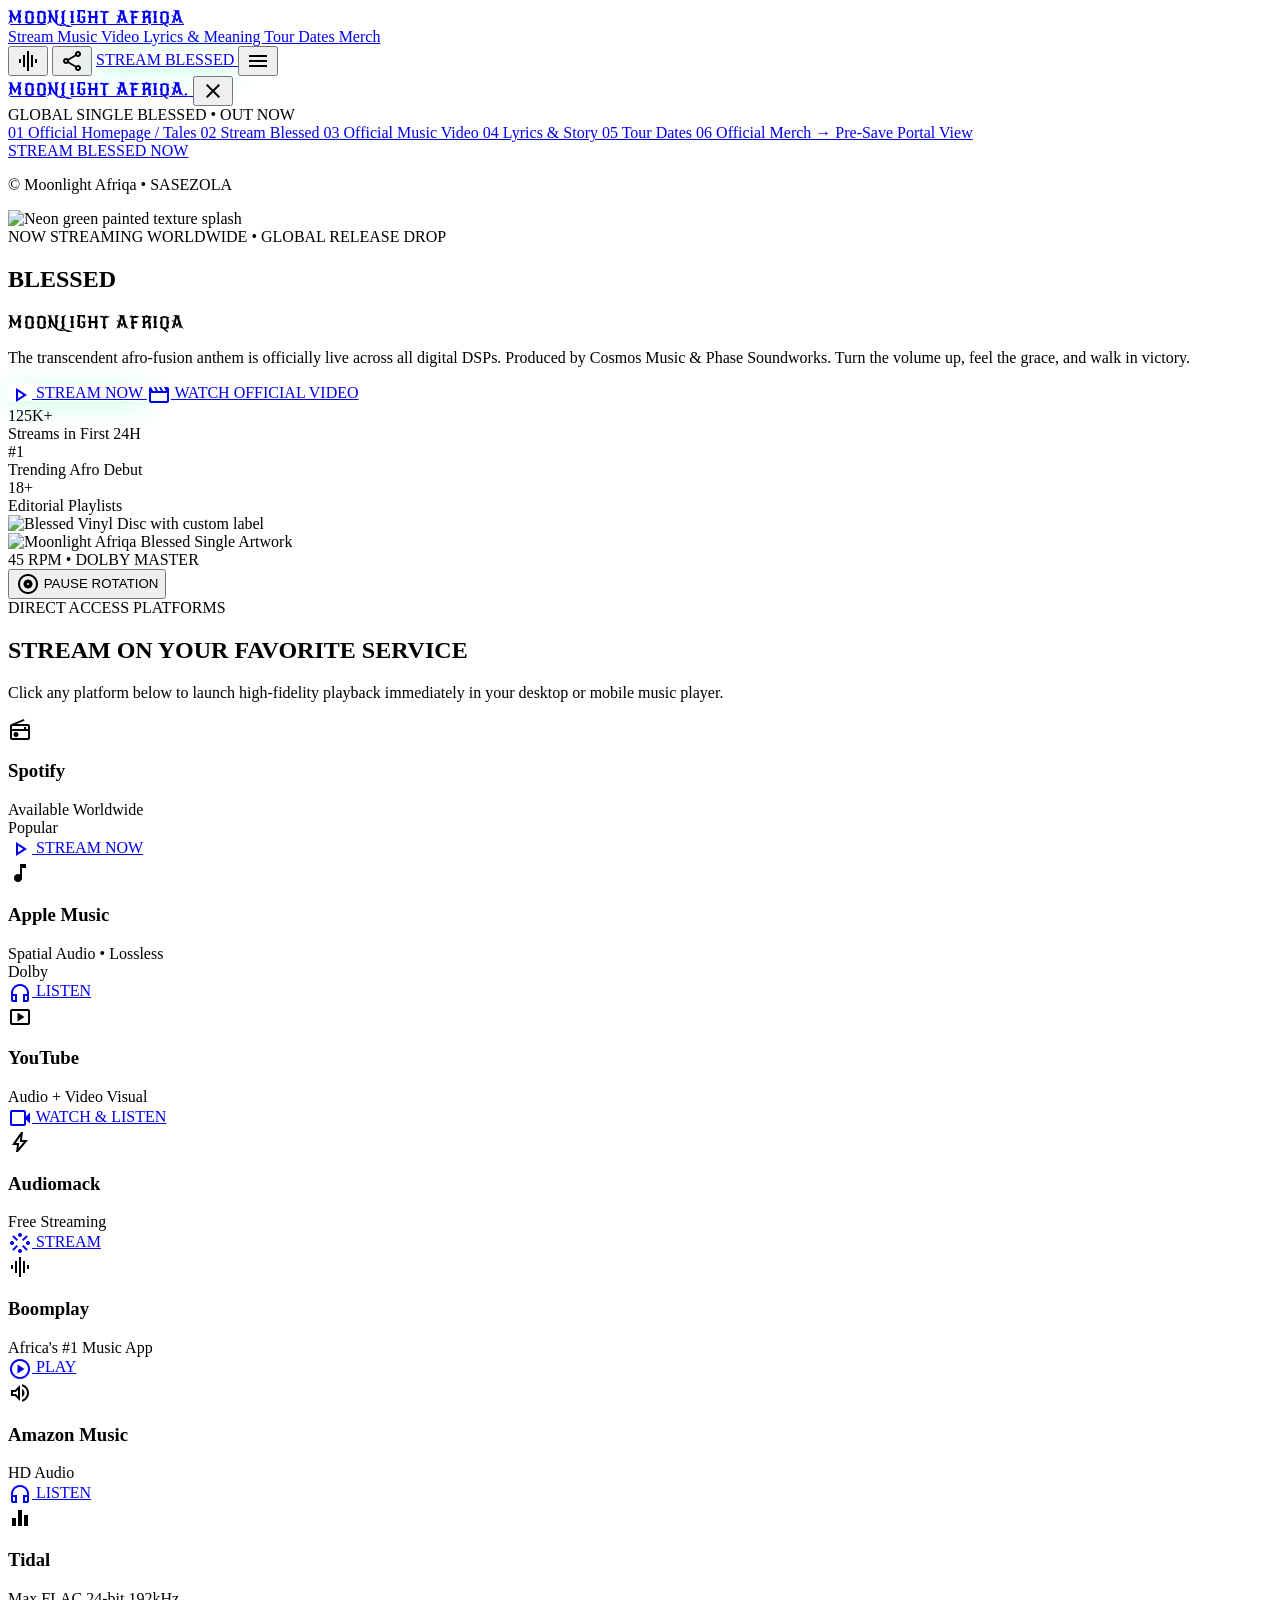
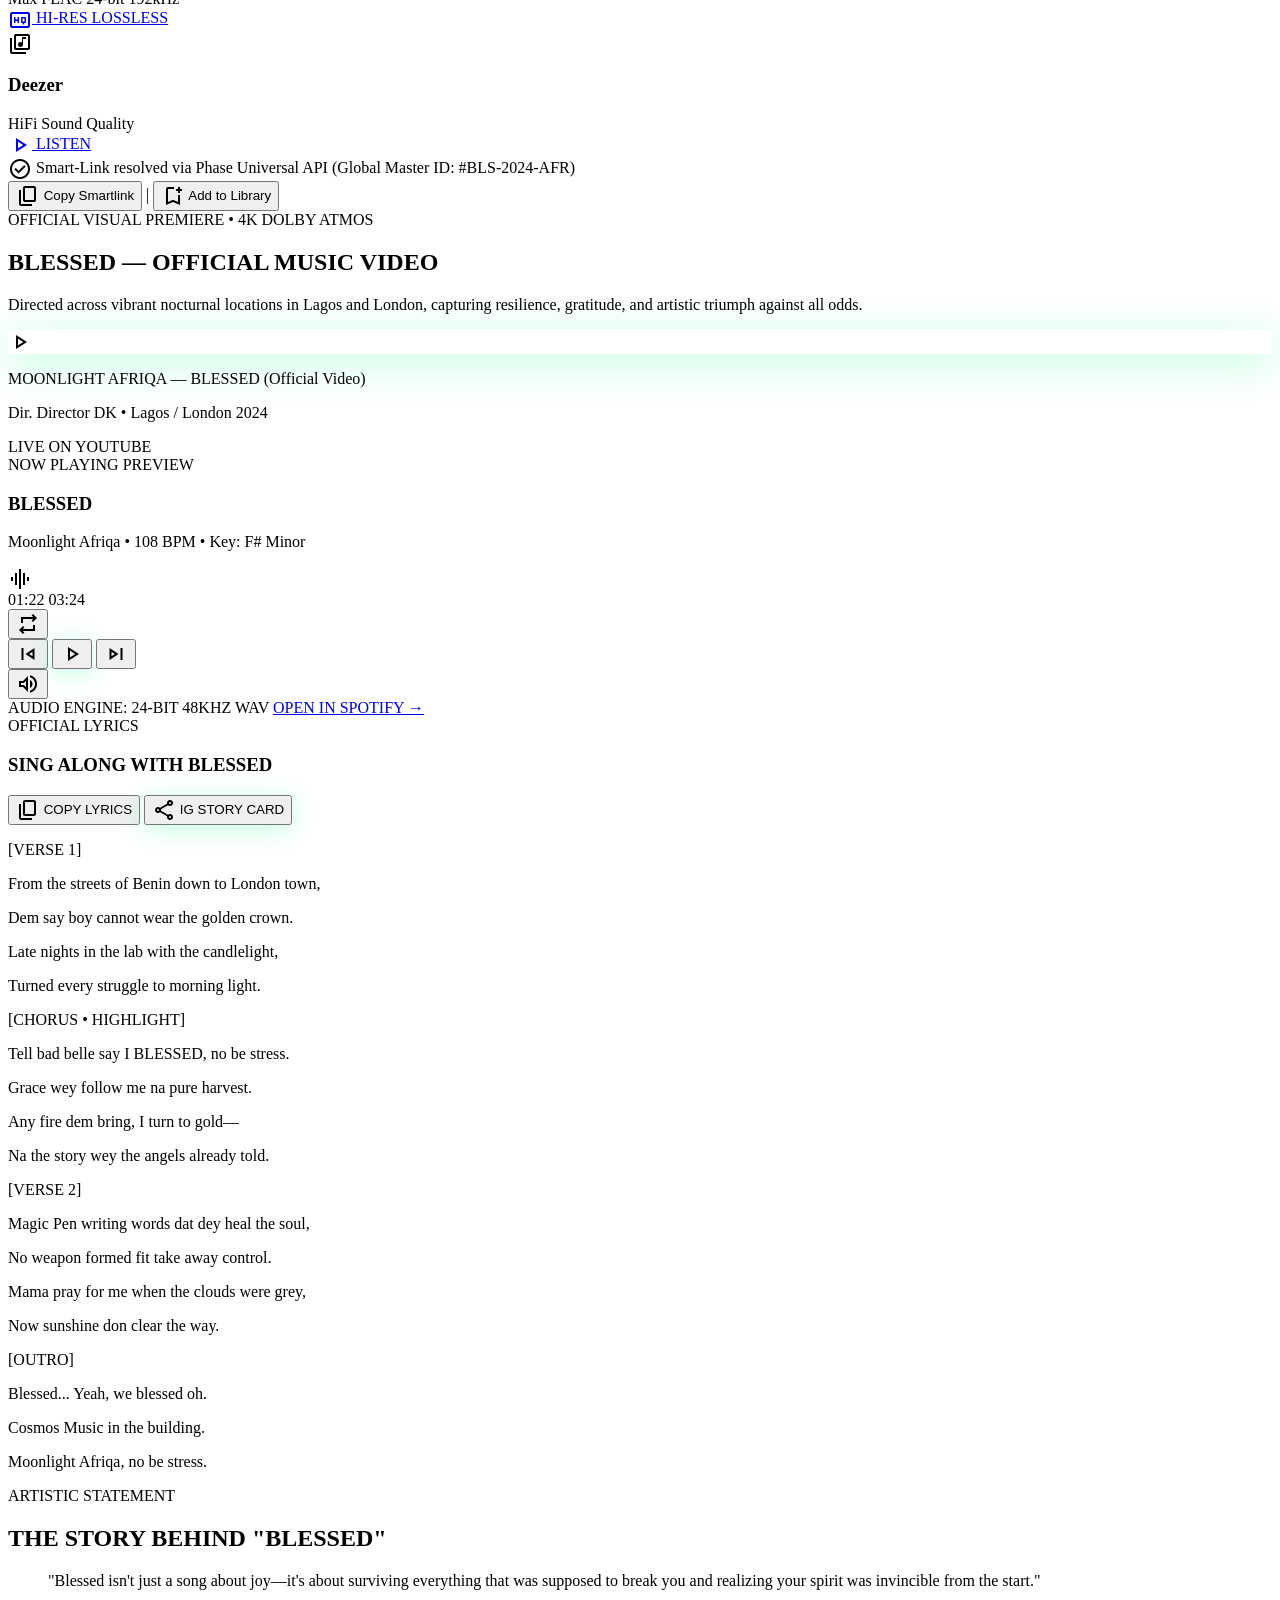
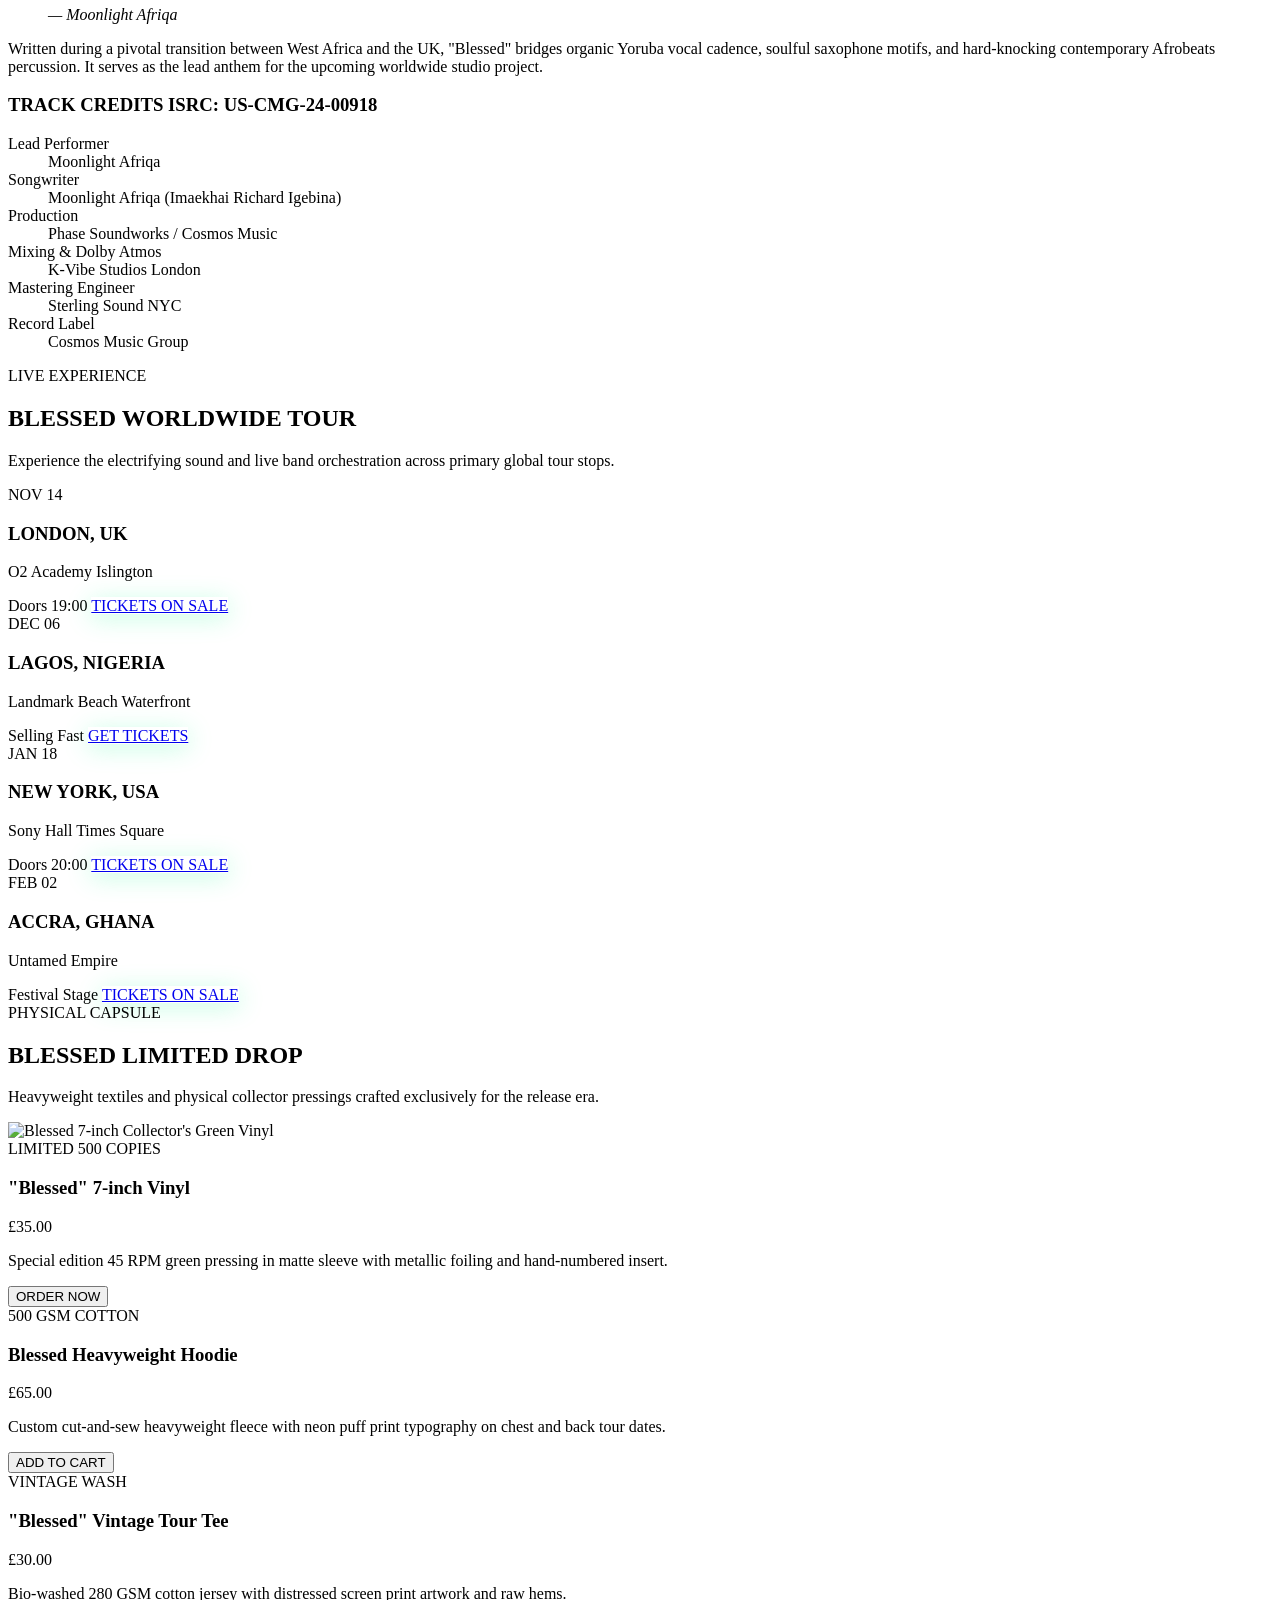
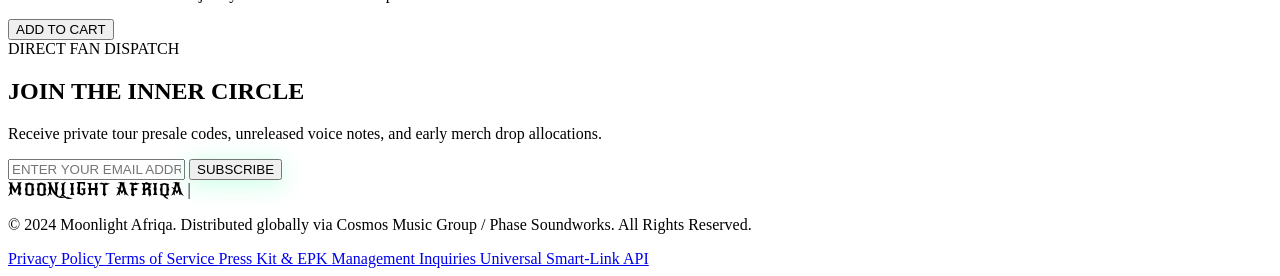
==== commit 2864f5e4: "Add responsive navigation menu icon and slide drawer across all 3 pages" ====
--- a/moonlight_afriqa_blessed_out_now_smart_landing_page/index.html
+++ b/moonlight_afriqa_blessed_out_now_smart_landing_page/index.html
@@ -212,19 +212,79 @@
         </a>
 </nav>
 <!-- Action Cluster -->
-<div class="flex items-center gap-4">
+<div class="flex items-center gap-2 sm:gap-4">
 <button aria-label="Audio Preview" class="p-2 text-on-surface-variant hover:text-phase-accent transition-all duration-150 active:scale-95 flex items-center justify-center" id="header-audio-toggle" title="Audio Preview">
 <span class="material-symbols-outlined" data-icon="graphic_eq">graphic_eq</span>
 </button>
 <button aria-label="Share" class="p-2 text-on-surface-variant hover:text-phase-accent transition-all duration-150 active:scale-95 flex items-center justify-center" onclick="navigator.clipboard?.writeText(window.location.href); alert('Link copied to clipboard!');" title="Share Single">
 <span class="material-symbols-outlined" data-icon="share">share</span>
 </button>
-<a class="inline-flex items-center justify-center bg-phase-accent text-on-primary-fixed px-5 py-2.5 font-label-btn text-label-btn tracking-wider uppercase font-extrabold hover:bg-white transition-all duration-150 mint-glow active:scale-95" href="#stream-links">
+<a class="hidden sm:inline-flex items-center justify-center bg-phase-accent text-on-primary-fixed px-4 sm:px-5 py-2 font-label-btn text-label-btn tracking-wider uppercase font-extrabold hover:bg-white transition-all duration-150 mint-glow active:scale-95 text-xs sm:text-sm" href="#stream-links">
           STREAM BLESSED
         </a>
+<button id="open-menu-drawer" type="button" aria-label="Open Navigation Menu" class="p-2 text-on-surface hover:text-phase-accent transition-colors flex items-center justify-center">
+<span class="material-symbols-outlined text-2xl sm:text-3xl">menu</span>
+</button>
 </div>
 </div>
 </header>
+
+<!-- ================= RESPONSIVE NAVIGATION DRAWER ================= -->
+<div id="drawer-backdrop" class="drawer-backdrop fixed inset-0 bg-black/85 z-[60] backdrop-blur-sm"></div>
+<aside id="side-drawer" class="side-drawer fixed top-0 right-0 h-full w-full sm:w-[380px] bg-[#111111] border-l border-neutral-800 z-[70] p-6 sm:p-10 flex flex-col justify-between overflow-y-auto" aria-label="Navigation Drawer">
+  <div>
+    <div class="flex items-center justify-between pb-6 border-b border-neutral-800">
+      <a href="index.html" class="font-brand-edgy text-xl sm:text-2xl tracking-wider text-white">
+        MOONLIGHT AFRIQA<span class="text-[#2bfb9c]">.</span>
+      </a>
+      <button id="close-menu-drawer" type="button" aria-label="Close Menu" class="text-neutral-400 hover:text-white p-2">
+        <span class="material-symbols-outlined text-2xl">close</span>
+      </button>
+    </div>
+
+    <!-- Status Badge -->
+    <div class="mt-6 p-3.5 bg-neutral-900/80 border border-[#2bfb9c]/30 flex items-center justify-between">
+      <div>
+        <span class="text-[10px] uppercase font-bold tracking-widest text-[#2bfb9c] block font-mono">GLOBAL SINGLE</span>
+        <span class="text-sm font-bold text-white uppercase tracking-tight font-heading">BLESSED &bull; OUT NOW</span>
+      </div>
+      <span class="w-2.5 h-2.5 rounded-full bg-[#2bfb9c] animate-pulse"></span>
+    </div>
+
+    <!-- Navigation Links -->
+    <nav class="mt-8 space-y-4 text-xs uppercase tracking-widest font-bold">
+      <a href="index.html" class="block text-neutral-300 hover:text-[#2bfb9c] transition-colors py-2 flex items-center gap-2">
+        <span class="text-neutral-500 font-mono text-[10px]">01</span> Official Homepage / Tales
+      </a>
+      <a href="#stream-links" class="drawer-link block text-neutral-300 hover:text-[#2bfb9c] transition-colors py-2 flex items-center gap-2">
+        <span class="text-[#2bfb9c] font-mono text-[10px]">02</span> Stream Blessed
+      </a>
+      <a href="#music-video" class="drawer-link block text-neutral-300 hover:text-[#2bfb9c] transition-colors py-2 flex items-center gap-2">
+        <span class="text-neutral-500 font-mono text-[10px]">03</span> Official Music Video
+      </a>
+      <a href="#lyrics-section" class="drawer-link block text-neutral-300 hover:text-[#2bfb9c] transition-colors py-2 flex items-center gap-2">
+        <span class="text-neutral-500 font-mono text-[10px]">04</span> Lyrics &amp; Story
+      </a>
+      <a href="#tour-dates" class="drawer-link block text-neutral-300 hover:text-[#2bfb9c] transition-colors py-2 flex items-center gap-2">
+        <span class="text-neutral-500 font-mono text-[10px]">05</span> Tour Dates
+      </a>
+      <a href="#merch-section" class="drawer-link block text-neutral-300 hover:text-[#2bfb9c] transition-colors py-2 flex items-center gap-2">
+        <span class="text-neutral-500 font-mono text-[10px]">06</span> Official Merch
+      </a>
+      <a href="blessed-single.html" class="block text-[#2bfb9c] hover:underline transition-colors py-2 flex items-center gap-2 border-t border-neutral-800/60 pt-4">
+        <span class="text-[#2bfb9c] font-mono text-[10px]">&rarr;</span> Pre-Save Portal View
+      </a>
+    </nav>
+  </div>
+
+  <div class="mt-8 pt-6 border-t border-neutral-800 space-y-4">
+    <a href="#stream-links" class="drawer-link w-full inline-flex items-center justify-center bg-[#2bfb9c] text-black font-extrabold uppercase py-3 tracking-wider text-xs hover:bg-white transition-colors">
+      STREAM BLESSED NOW
+    </a>
+    <p class="text-[11px] text-neutral-500 font-mono text-center">&copy; Moonlight Afriqa &bull; SASEZOLA</p>
+  </div>
+</aside>
+
 <main>
 <!-- ================= 1. EXPLOSIVE HERO SECTION ("OUT NOW EVERYWHERE") ================= -->
 <section class="relative min-h-[90vh] flex items-center pt-8 pb-16 overflow-hidden border-b border-white/5">
@@ -949,6 +1009,37 @@
     if (vinylBtn) vinylBtn.addEventListener('click', toggleVinyl);
     if (playBtn) playBtn.addEventListener('click', toggleVinyl);
     if (headerAudioToggle) headerAudioToggle.addEventListener('click', toggleVinyl);
+  
+    // Responsive Navigation Drawer Controller
+    const openMenuBtn = document.getElementById('open-menu-drawer');
+    const closeMenuBtn = document.getElementById('close-menu-drawer');
+    const sideDrawer = document.getElementById('side-drawer');
+    const drawerBackdrop = document.getElementById('drawer-backdrop');
+
+    function openDrawer() {
+      if (sideDrawer && drawerBackdrop) {
+        sideDrawer.classList.add('active');
+        drawerBackdrop.classList.add('active');
+        document.body.style.overflow = 'hidden';
+      }
+    }
+
+    function closeDrawer() {
+      if (sideDrawer && drawerBackdrop) {
+        sideDrawer.classList.remove('active');
+        drawerBackdrop.classList.remove('active');
+        document.body.style.overflow = '';
+      }
+    }
+
+    if (openMenuBtn) openMenuBtn.addEventListener('click', openDrawer);
+    if (closeMenuBtn) closeMenuBtn.addEventListener('click', closeDrawer);
+    if (drawerBackdrop) drawerBackdrop.addEventListener('click', closeDrawer);
+
+    document.querySelectorAll('.drawer-link').forEach(link => {
+      link.addEventListener('click', closeDrawer);
+    });
+
   </script>
 
 
